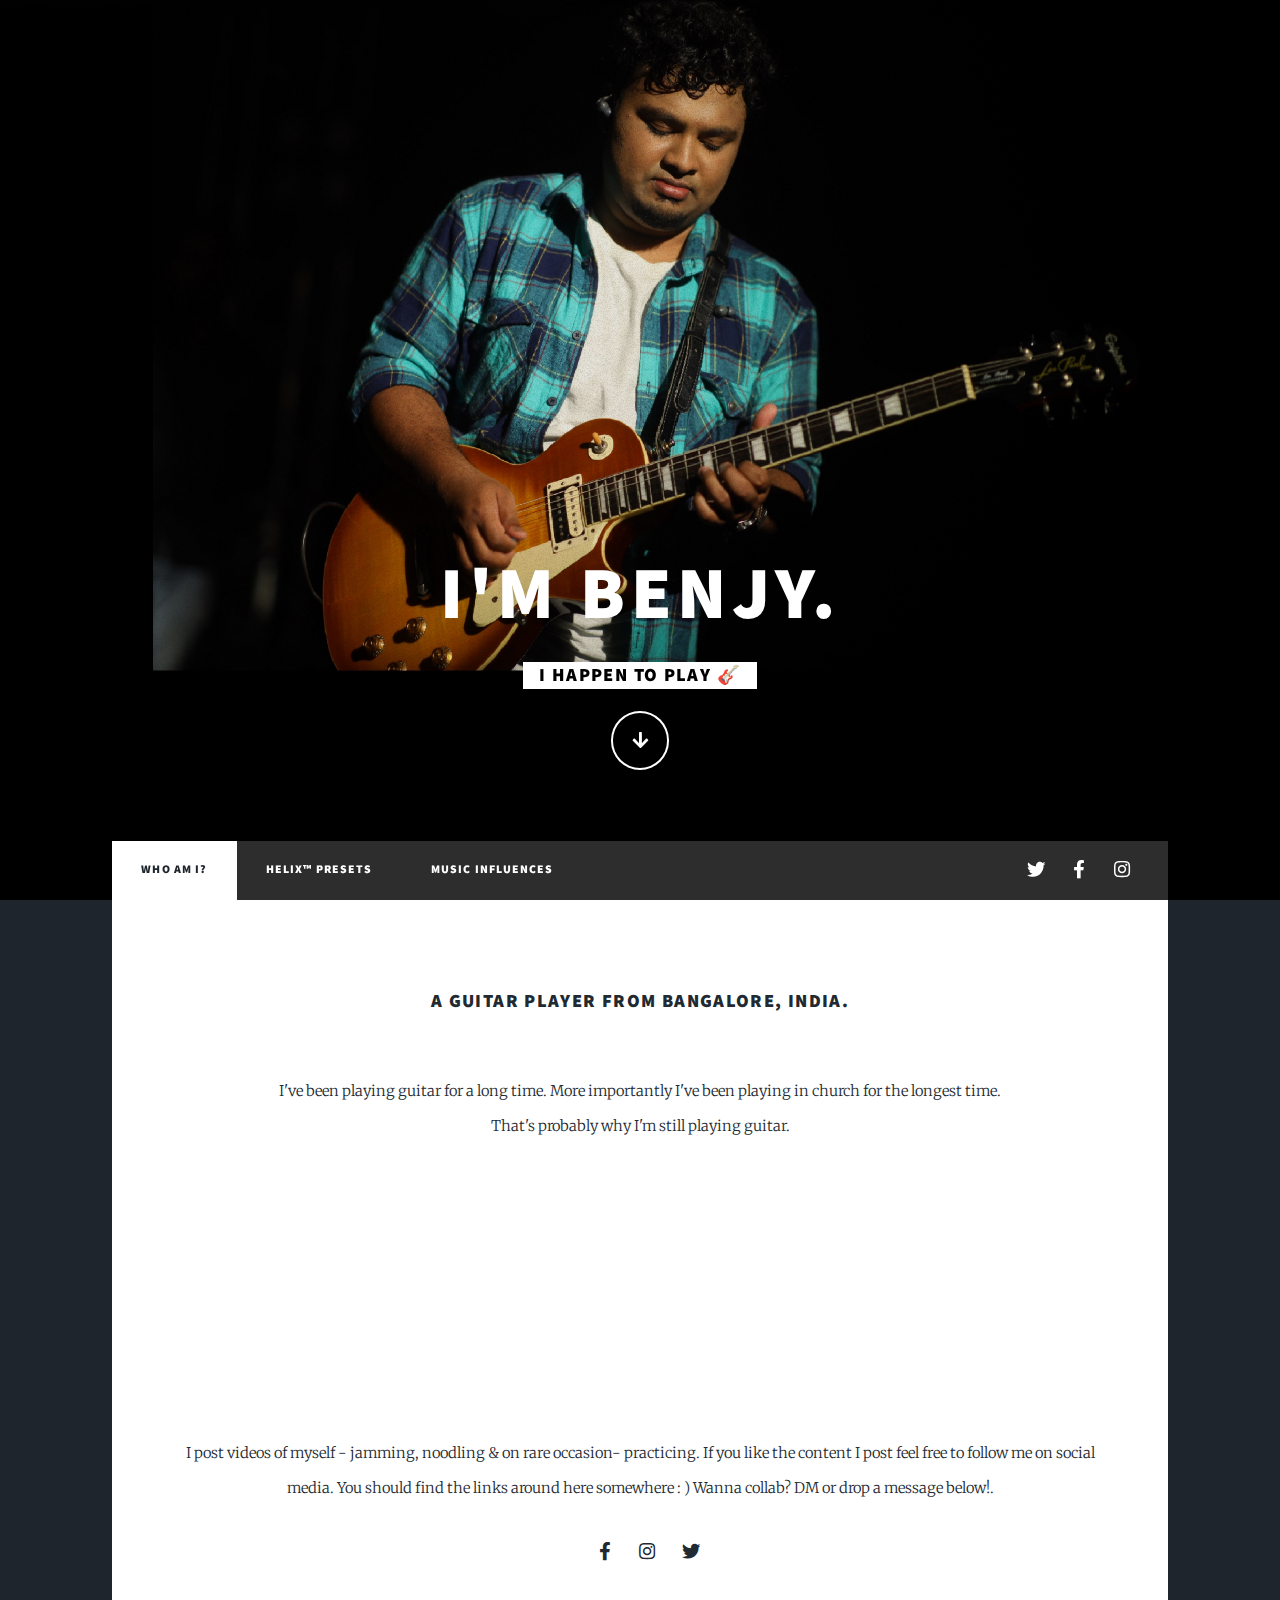
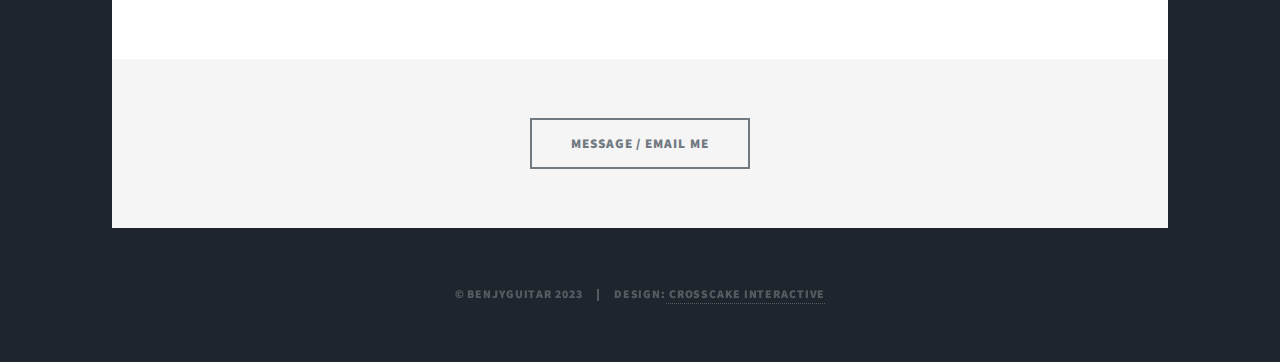
==== index.html @ 80db1b08 "Update index.html" ====
<!DOCTYPE HTML>
<!--
	Massively by HTML5 UP
	html5up.net | @ajlkn
	Free for personal and commercial use under the CCA 3.0 license (html5up.net/license)
-->
<html>
	<head>
		<title>benjyguitar</title>
		<meta charset="utf-8" />
		<meta name="viewport" content="width=device-width, initial-scale=1, user-scalable=no" />
		<link rel="stylesheet" href="assets/css/main.css" />
		<link rel="shortcut icon" href="images/favicon.ico" type="image/x-icon">
		<noscript><link rel="stylesheet" href="assets/css/noscript.css" /></noscript>
	</head>
	<body class="is-preload">

		<!-- Wrapper -->
			<div id="wrapper" class="fade-in">

				<!-- Intro -->
					<div id="intro">
						<h1>I'm Benjy.</h1>
						<h3 style="background-color:white; color:black"> &nbsp;&nbsp;
							I happen to play &#127928; &nbsp;&nbsp; </h3>
						<ul class="actions">
							<li><a href="#header" class="button icon solid solo fa-arrow-down scrolly">Continue</a></li>
						</ul>
					</div>

				<!-- Header -->
					<header id="header">
						<a href="index.html" class="logo">Benjyguitar</a>
					</header>

				<!-- Nav -->
					<nav id="nav">
						<ul class="links">
							<li class="active"><a href="index.html">Who am I?</a></li>
							<li><a href="helix.html">Helix&#8482; Presets</a></li>
							<li><a href="influences.html">Music Influences</a></li>
						</ul>
						<ul class="icons">
							<li><a href="https://twitter.com/benjyguitar_" class="icon brands fa-twitter"><span class="label">Twitter</span></a></li>
							<li><a href="https://www.facebook.com/benjyguitar" class="icon brands fa-facebook-f"><span class="label">Facebook</span></a></li>
							<li><a href="https://www.instagram.com/benjyguitar/reels/" class="icon brands fa-instagram"><span class="label">Instagram</span></a></li>

						</ul>
					</nav>

				<!-- Main -->
					<div id="main">

						<!-- Featured Post -->
							<article class="post featured">
								<header class="major">
									
									<h3><a href="https://www.instagram.com/benjyguitar/reels/">
									 A guitar player from Bangalore, India.</a></h3>
									 
													
								</header>
								<p>I've been playing guitar for a long time.
									More importantly I've been playing in church for the longest time.<br/> That's probably why I'm still playing guitar.
									</p>	
								<iframe width="400" height="250" src="https://www.youtube.com/embed/l0QZ_4gPAGY?si=b0TiP3uKQe99cVcC&amp;start=100" title="YouTube video player" frameborder="0" allow="accelerometer; autoplay; clipboard-write; encrypted-media; gyroscope; picture-in-picture; web-share" allowfullscreen></iframe>
								<p>I post videos of myself - jamming, noodling & on rare occasion- practicing.
								 If you like the content I post feel free to follow me on social media. You should find the links around here somewhere : )
								 Wanna collab? DM or drop a message below!.</p>			
								 
								<ul class="icons">
							<li><a href="https://www.facebook.com/benjyguitar" class="icon brands fa-facebook-f"><span class="label">Facebook</span></a></li>
							<li><a href="https://www.instagram.com/benjyguitar/" class="icon brands fa-instagram"><span class="label">Instagram</span></a></li>
							<li><a href="https://twitter.com/benjyguitar_" class="icon brands fa-twitter"><span class="label">Twitter</span></a></li>
								</ul>
					
								
							</article>
					</div>

				<!-- Footer -->
					<footer id="footer">					
						<section>
						<ul class="actions special">
							<li><a href="mailto:jonathan.benjamin.john@gmail.com" class="button large">message / email me</a></li>
						</ul>						
						</section>						
					</footer>

				<!-- Copyright -->
					<div id="copyright">
						<ul><li>&copy; benjyguitar 2023</li><li>Design:<a href="https://crosscakeinteractive.in/"> CrossCake Interactive </a></li></ul>
					</div>

			</div>

		<!-- Scripts -->
			<script src="assets/js/jquery.min.js"></script>
			<script src="assets/js/jquery.scrollex.min.js"></script>
			<script src="assets/js/jquery.scrolly.min.js"></script>
			<script src="assets/js/browser.min.js"></script>
			<script src="assets/js/breakpoints.min.js"></script>
			<script src="assets/js/util.js"></script>
			<script src="assets/js/main.js"></script>

	</body>
</html>
---- assets/css/main.css ----
@import url(fontawesome-all.min.css);
@import url("https://fonts.googleapis.com/css?family=Merriweather:300,700,300italic,700italic|Source+Sans+Pro:900");

/*
	Massively by HTML5 UP
	html5up.net | @ajlkn
	Free for personal and commercial use under the CCA 3.0 license (html5up.net/license)
*/

html, body, div, span, applet, object,
iframe, h1, h2, h3, h4, h5, h6, p, blockquote,
pre, a, abbr, acronym, address, big, cite,
code, del, dfn, em, img, ins, kbd, q, s, samp,
small, strike, strong, sub, sup, tt, var, b,
u, i, center, dl, dt, dd, ol, ul, li, fieldset,
form, label, legend, table, caption, tbody,
tfoot, thead, tr, th, td, article, aside,
canvas, details, embed, figure, figcaption,
footer, header, hgroup, menu, nav, output, ruby,
section, summary, time, mark, audio, video {
	margin: 0;
	padding: 0;
	border: 0;
	font-size: 100%;
	font: inherit;
	vertical-align: baseline;}

article, aside, details, figcaption, figure,
footer, header, hgroup, menu, nav, section {
	display: block;}

body {
	line-height: 1;
}

ol, ul {
	list-style: none;
}

blockquote, q {
	quotes: none;
}

	blockquote:before, blockquote:after, q:before, q:after {
		content: '';
		content: none;
	}

table {
	border-collapse: collapse;
	border-spacing: 0;
}

body {
	-webkit-text-size-adjust: none;
}

mark {
	background-color: transparent;
	color: inherit;
}

input::-moz-focus-inner {
	border: 0;
	padding: 0;
}

input, select, textarea {
	-moz-appearance: none;
	-webkit-appearance: none;
	-ms-appearance: none;
	appearance: none;
}

/* Basic */

	@-ms-viewport {
		width: device-width;
	}

	body {
		-ms-overflow-style: scrollbar;
	}

	@media screen and (max-width: 480px) {

		html, body {
			min-width: 320px;
		}

	}

	html {
		box-sizing: border-box;
	}

	*, *:before, *:after {
		box-sizing: inherit;
	}

	body {
		background-color: #1e252d;
	}

		body.is-preload *, body.is-preload *:before, body.is-preload *:after {
			-moz-animation: none !important;
			-webkit-animation: none !important;
			-ms-animation: none !important;
			animation: none !important;
			-moz-transition: none !important;
			-webkit-transition: none !important;
			-ms-transition: none !important;
			transition: none !important;
		}

/* Type */

	html {
		font-size: 16pt;
	}

		@media screen and (max-width: 1680px) {

			html {
				font-size: 12pt;
			}

		}

		@media screen and (max-width: 1280px) {

			html {
				font-size: 11pt;
			}

		}

		@media screen and (max-width: 360px) {

			html {
				font-size: 10pt;
			}

		}

	body {
		color: #212931;
	}

	body, input, select, textarea {
		font-family: "Merriweather", Georgia, serif;
		font-weight: 300;
		font-size: 1rem;
		line-height: 2.375;
	}

	a {
		-moz-transition: color 0.2s ease-in-out, background-color 0.2s ease-in-out, border-color 0.2s ease-in-out, box-shadow 0.2s ease-in-out;
		-webkit-transition: color 0.2s ease-in-out, background-color 0.2s ease-in-out, border-color 0.2s ease-in-out, box-shadow 0.2s ease-in-out;
		-ms-transition: color 0.2s ease-in-out, background-color 0.2s ease-in-out, border-color 0.2s ease-in-out, box-shadow 0.2s ease-in-out;
		transition: color 0.2s ease-in-out, background-color 0.2s ease-in-out, border-color 0.2s ease-in-out, box-shadow 0.2s ease-in-out;
		border-bottom: dotted 1px;
		text-decoration: none;
	}

		a:hover {
			border-bottom-color: transparent;
		}

	strong, b {
		font-weight: 600;
	}

	em, i {
		font-style: normal;
	}

	p {
		text-align: center;
		margin: 0 0 2rem 0;
	}

	h1, h2, h3, h4, h5, h6 {
		font-family: "Source Sans Pro", Helvetica, sans-serif;
		font-weight: 900;
		line-height: 1.5;
		letter-spacing: 0.075em;
		text-transform: uppercase;
		margin: 0 0 1rem 0;
	}

		h1 a, h2 a, h3 a, h4 a, h5 a, h6 a {
			border-bottom: 0;
			color: inherit;
			text-decoration: none;
		}

	h1 {
		font-size: 4rem;
		line-height: 1.1;
		margin: 0 0 2rem 0;
	}

	h2 {
		font-size: 1.75rem;
		line-height: 1.3;
		margin: 0 0 1.5rem 0;
	}

	h3 {
		font-size: 1.25rem;
		margin: 0 0 1.5rem 0;
	}

	h4 {
		font-size: 1rem;
	}

	h5 {
		font-size: 0.9rem;
	}

	h6 {
		font-size: 0.8rem;
	}

	sub {
		font-size: 0.8rem;
		position: relative;
		top: 0.5rem;
	}

	sup {
		font-size: 0.8rem;
		position: relative;
		top: -0.5rem;
	}

	blockquote {
		border-left: solid 4px;
		font-style: normal;
		margin: 0 0 2rem 0;
		padding: 0.5rem 0 0.5rem 2rem;
	}

	code {
		border: solid 2px;
		font-family: "Courier New", monospace;
		font-size: 0.9rem;
		margin: 0 0.25rem;
		padding: 0.25rem 0.65rem;
	}

	pre {
		-webkit-overflow-scrolling: touch;
		font-family: "Courier New", monospace;
		font-size: 0.9rem;
		margin: 0 0 2rem 0;
	}

		pre code {
			display: block;
			line-height: 1.75;
			padding: 1rem 1.5rem;
			overflow-x: auto;
		}

	hr {
		border: 0;
		border-bottom: solid 2px;
		margin: 3rem 0;
	}

		hr.major {
			margin: 5rem 0;
		}

	.align-left {
		text-align: center;
	}

	.align-center {
		text-align: center;
	}

	.align-right {
		text-align: right;
	}

	input, select, textarea {
		color: #212931;
	}

	a {
		color: #212931;
		border-bottom-color: rgba(33, 41, 49, 0.5);
	}

		a:hover {
			border-bottom-color: transparent;
			color: #18bfef !important;
		}

	strong, b {
		color: #212931;
	}

	h1, h2, h3, h4, h5, h6 {
		color: #212931;
	}

	blockquote {
		border-left-color: #eeeeee;
	}

	code {
		background: rgba(220, 220, 220, 0.25);
		border-color: #eeeeee;
	}

	hr {
		border-bottom-color: #eeeeee;
	}

/* Row */

	.row {
		display: flex;
		flex-wrap: wrap;
		box-sizing: border-box;
		align-items: stretch;
	}

		.row > * {
			box-sizing: border-box;
		}

		.row.gtr-uniform > * > :last-child {
			margin-bottom: 0;
		}

		.row.aln-left {
			justify-content: flex-start;
		}

		.row.aln-center {
			justify-content: center;
		}

		.row.aln-right {
			justify-content: flex-end;
		}

		.row.aln-top {
			align-items: flex-start;
		}

		.row.aln-middle {
			align-items: center;
		}

		.row.aln-bottom {
			align-items: flex-end;
		}

		.row > .imp {
			order: -1;
		}

		.row > .col-1 {
			width: 8.33333%;
		}

		.row > .off-1 {
			margin-left: 8.33333%;
		}

		.row > .col-2 {
			width: 16.66667%;
		}

		.row > .off-2 {
			margin-left: 16.66667%;
		}

		.row > .col-3 {
			width: 25%;
		}

		.row > .off-3 {
			margin-left: 25%;
		}

		.row > .col-4 {
			width: 33.33333%;
		}

		.row > .off-4 {
			margin-left: 33.33333%;
		}

		.row > .col-5 {
			width: 41.66667%;
		}

		.row > .off-5 {
			margin-left: 41.66667%;
		}

		.row > .col-6 {
			width: 50%;
		}

		.row > .off-6 {
			margin-left: 50%;
		}

		.row > .col-7 {
			width: 58.33333%;
		}

		.row > .off-7 {
			margin-left: 58.33333%;
		}

		.row > .col-8 {
			width: 66.66667%;
		}

		.row > .off-8 {
			margin-left: 66.66667%;
		}

		.row > .col-9 {
			width: 75%;
		}

		.row > .off-9 {
			margin-left: 75%;
		}

		.row > .col-10 {
			width: 83.33333%;
		}

		.row > .off-10 {
			margin-left: 83.33333%;
		}

		.row > .col-11 {
			width: 91.66667%;
		}

		.row > .off-11 {
			margin-left: 91.66667%;
		}

		.row > .col-12 {
			width: 100%;
		}

		.row > .off-12 {
			margin-left: 100%;
		}

		.row.gtr-0 {
			margin-top: 0;
			margin-left: 0rem;
		}

			.row.gtr-0 > * {
				padding: 0 0 0 0rem;
			}

			.row.gtr-0.gtr-uniform {
				margin-top: 0rem;
			}

				.row.gtr-0.gtr-uniform > * {
					padding-top: 0rem;
				}

		.row.gtr-25 {
			margin-top: 0;
			margin-left: -0.375rem;
		}

			.row.gtr-25 > * {
				padding: 0 0 0 0.375rem;
			}

			.row.gtr-25.gtr-uniform {
				margin-top: -0.375rem;
			}

				.row.gtr-25.gtr-uniform > * {
					padding-top: 0.375rem;
				}

		.row.gtr-50 {
			margin-top: 0;
			margin-left: -0.75rem;
		}

			.row.gtr-50 > * {
				padding: 0 0 0 0.75rem;
			}

			.row.gtr-50.gtr-uniform {
				margin-top: -0.75rem;
			}

				.row.gtr-50.gtr-uniform > * {
					padding-top: 0.75rem;
				}

		.row {
			margin-top: 0;
			margin-left: -1.5rem;
		}

			.row > * {
				padding: 0 0 0 1.5rem;
			}

			.row.gtr-uniform {
				margin-top: -1.5rem;
			}

				.row.gtr-uniform > * {
					padding-top: 1.5rem;
				}

		.row.gtr-150 {
			margin-top: 0;
			margin-left: -2.25rem;
		}

			.row.gtr-150 > * {
				padding: 0 0 0 2.25rem;
			}

			.row.gtr-150.gtr-uniform {
				margin-top: -2.25rem;
			}

				.row.gtr-150.gtr-uniform > * {
					padding-top: 2.25rem;
				}

		.row.gtr-200 {
			margin-top: 0;
			margin-left: -3rem;
		}

			.row.gtr-200 > * {
				padding: 0 0 0 3rem;
			}

			.row.gtr-200.gtr-uniform {
				margin-top: -3rem;
			}

				.row.gtr-200.gtr-uniform > * {
					padding-top: 3rem;
				}

		@media screen and (max-width: 1680px) {

			.row {
				display: flex;
				flex-wrap: wrap;
				box-sizing: border-box;
				align-items: stretch;
			}

				.row > * {
					box-sizing: border-box;
				}

				.row.gtr-uniform > * > :last-child {
					margin-bottom: 0;
				}

				.row.aln-left {
					justify-content: flex-start;
				}

				.row.aln-center {
					justify-content: center;
				}

				.row.aln-right {
					justify-content: flex-end;
				}

				.row.aln-top {
					align-items: flex-start;
				}

				.row.aln-middle {
					align-items: center;
				}

				.row.aln-bottom {
					align-items: flex-end;
				}

				.row > .imp-xlarge {
					order: -1;
				}

				.row > .col-1-xlarge {
					width: 8.33333%;
				}

				.row > .off-1-xlarge {
					margin-left: 8.33333%;
				}

				.row > .col-2-xlarge {
					width: 16.66667%;
				}

				.row > .off-2-xlarge {
					margin-left: 16.66667%;
				}

				.row > .col-3-xlarge {
					width: 25%;
				}

				.row > .off-3-xlarge {
					margin-left: 25%;
				}

				.row > .col-4-xlarge {
					width: 33.33333%;
				}

				.row > .off-4-xlarge {
					margin-left: 33.33333%;
				}

				.row > .col-5-xlarge {
					width: 41.66667%;
				}

				.row > .off-5-xlarge {
					margin-left: 41.66667%;
				}

				.row > .col-6-xlarge {
					width: 50%;
				}

				.row > .off-6-xlarge {
					margin-left: 50%;
				}

				.row > .col-7-xlarge {
					width: 58.33333%;
				}

				.row > .off-7-xlarge {
					margin-left: 58.33333%;
				}

				.row > .col-8-xlarge {
					width: 66.66667%;
				}

				.row > .off-8-xlarge {
					margin-left: 66.66667%;
				}

				.row > .col-9-xlarge {
					width: 75%;
				}

				.row > .off-9-xlarge {
					margin-left: 75%;
				}

				.row > .col-10-xlarge {
					width: 83.33333%;
				}

				.row > .off-10-xlarge {
					margin-left: 83.33333%;
				}

				.row > .col-11-xlarge {
					width: 91.66667%;
				}

				.row > .off-11-xlarge {
					margin-left: 91.66667%;
				}

				.row > .col-12-xlarge {
					width: 100%;
				}

				.row > .off-12-xlarge {
					margin-left: 100%;
				}

				.row.gtr-0 {
					margin-top: 0;
					margin-left: 0rem;
				}

					.row.gtr-0 > * {
						padding: 0 0 0 0rem;
					}

					.row.gtr-0.gtr-uniform {
						margin-top: 0rem;
					}

						.row.gtr-0.gtr-uniform > * {
							padding-top: 0rem;
						}

				.row.gtr-25 {
					margin-top: 0;
					margin-left: -0.375rem;
				}

					.row.gtr-25 > * {
						padding: 0 0 0 0.375rem;
					}

					.row.gtr-25.gtr-uniform {
						margin-top: -0.375rem;
					}

						.row.gtr-25.gtr-uniform > * {
							padding-top: 0.375rem;
						}

				.row.gtr-50 {
					margin-top: 0;
					margin-left: -0.75rem;
				}

					.row.gtr-50 > * {
						padding: 0 0 0 0.75rem;
					}

					.row.gtr-50.gtr-uniform {
						margin-top: -0.75rem;
					}

						.row.gtr-50.gtr-uniform > * {
							padding-top: 0.75rem;
						}

				.row {
					margin-top: 0;
					margin-left: -1.5rem;
				}

					.row > * {
						padding: 0 0 0 1.5rem;
					}

					.row.gtr-uniform {
						margin-top: -1.5rem;
					}

						.row.gtr-uniform > * {
							padding-top: 1.5rem;
						}

				.row.gtr-150 {
					margin-top: 0;
					margin-left: -2.25rem;
				}

					.row.gtr-150 > * {
						padding: 0 0 0 2.25rem;
					}

					.row.gtr-150.gtr-uniform {
						margin-top: -2.25rem;
					}

						.row.gtr-150.gtr-uniform > * {
							padding-top: 2.25rem;
						}

				.row.gtr-200 {
					margin-top: 0;
					margin-left: -3rem;
				}

					.row.gtr-200 > * {
						padding: 0 0 0 3rem;
					}

					.row.gtr-200.gtr-uniform {
						margin-top: -3rem;
					}

						.row.gtr-200.gtr-uniform > * {
							padding-top: 3rem;
						}

		}

		@media screen and (max-width: 1280px) {

			.row {
				display: flex;
				flex-wrap: wrap;
				box-sizing: border-box;
				align-items: stretch;
			}

				.row > * {
					box-sizing: border-box;
				}

				.row.gtr-uniform > * > :last-child {
					margin-bottom: 0;
				}

				.row.aln-left {
					justify-content: flex-start;
				}

				.row.aln-center {
					justify-content: center;
				}

				.row.aln-right {
					justify-content: flex-end;
				}

				.row.aln-top {
					align-items: flex-start;
				}

				.row.aln-middle {
					align-items: center;
				}

				.row.aln-bottom {
					align-items: flex-end;
				}

				.row > .imp-large {
					order: -1;
				}

				.row > .col-1-large {
					width: 8.33333%;
				}

				.row > .off-1-large {
					margin-left: 8.33333%;
				}

				.row > .col-2-large {
					width: 16.66667%;
				}

				.row > .off-2-large {
					margin-left: 16.66667%;
				}

				.row > .col-3-large {
					width: 25%;
				}

				.row > .off-3-large {
					margin-left: 25%;
				}

				.row > .col-4-large {
					width: 33.33333%;
				}

				.row > .off-4-large {
					margin-left: 33.33333%;
				}

				.row > .col-5-large {
					width: 41.66667%;
				}

				.row > .off-5-large {
					margin-left: 41.66667%;
				}

				.row > .col-6-large {
					width: 50%;
				}

				.row > .off-6-large {
					margin-left: 50%;
				}

				.row > .col-7-large {
					width: 58.33333%;
				}

				.row > .off-7-large {
					margin-left: 58.33333%;
				}

				.row > .col-8-large {
					width: 66.66667%;
				}

				.row > .off-8-large {
					margin-left: 66.66667%;
				}

				.row > .col-9-large {
					width: 75%;
				}

				.row > .off-9-large {
					margin-left: 75%;
				}

				.row > .col-10-large {
					width: 83.33333%;
				}

				.row > .off-10-large {
					margin-left: 83.33333%;
				}

				.row > .col-11-large {
					width: 91.66667%;
				}

				.row > .off-11-large {
					margin-left: 91.66667%;
				}

				.row > .col-12-large {
					width: 100%;
				}

				.row > .off-12-large {
					margin-left: 100%;
				}

				.row.gtr-0 {
					margin-top: 0;
					margin-left: 0rem;
				}

					.row.gtr-0 > * {
						padding: 0 0 0 0rem;
					}

					.row.gtr-0.gtr-uniform {
						margin-top: 0rem;
					}

						.row.gtr-0.gtr-uniform > * {
							padding-top: 0rem;
						}

				.row.gtr-25 {
					margin-top: 0;
					margin-left: -0.375rem;
				}

					.row.gtr-25 > * {
						padding: 0 0 0 0.375rem;
					}

					.row.gtr-25.gtr-uniform {
						margin-top: -0.375rem;
					}

						.row.gtr-25.gtr-uniform > * {
							padding-top: 0.375rem;
						}

				.row.gtr-50 {
					margin-top: 0;
					margin-left: -0.75rem;
				}

					.row.gtr-50 > * {
						padding: 0 0 0 0.75rem;
					}

					.row.gtr-50.gtr-uniform {
						margin-top: -0.75rem;
					}

						.row.gtr-50.gtr-uniform > * {
							padding-top: 0.75rem;
						}

				.row {
					margin-top: 0;
					margin-left: -1.5rem;
				}

					.row > * {
						padding: 0 0 0 1.5rem;
					}

					.row.gtr-uniform {
						margin-top: -1.5rem;
					}

						.row.gtr-uniform > * {
							padding-top: 1.5rem;
						}

				.row.gtr-150 {
					margin-top: 0;
					margin-left: -2.25rem;
				}

					.row.gtr-150 > * {
						padding: 0 0 0 2.25rem;
					}

					.row.gtr-150.gtr-uniform {
						margin-top: -2.25rem;
					}

						.row.gtr-150.gtr-uniform > * {
							padding-top: 2.25rem;
						}

				.row.gtr-200 {
					margin-top: 0;
					margin-left: -3rem;
				}

					.row.gtr-200 > * {
						padding: 0 0 0 3rem;
					}

					.row.gtr-200.gtr-uniform {
						margin-top: -3rem;
					}

						.row.gtr-200.gtr-uniform > * {
							padding-top: 3rem;
						}

		}

		@media screen and (max-width: 980px) {

			.row {
				display: flex;
				flex-wrap: wrap;
				box-sizing: border-box;
				align-items: stretch;
			}

				.row > * {
					box-sizing: border-box;
				}

				.row.gtr-uniform > * > :last-child {
					margin-bottom: 0;
				}

				.row.aln-left {
					justify-content: flex-start;
				}

				.row.aln-center {
					justify-content: center;
				}

				.row.aln-right {
					justify-content: flex-end;
				}

				.row.aln-top {
					align-items: flex-start;
				}

				.row.aln-middle {
					align-items: center;
				}

				.row.aln-bottom {
					align-items: flex-end;
				}

				.row > .imp-medium {
					order: -1;
				}

				.row > .col-1-medium {
					width: 8.33333%;
				}

				.row > .off-1-medium {
					margin-left: 8.33333%;
				}

				.row > .col-2-medium {
					width: 16.66667%;
				}

				.row > .off-2-medium {
					margin-left: 16.66667%;
				}

				.row > .col-3-medium {
					width: 25%;
				}

				.row > .off-3-medium {
					margin-left: 25%;
				}

				.row > .col-4-medium {
					width: 33.33333%;
				}

				.row > .off-4-medium {
					margin-left: 33.33333%;
				}

				.row > .col-5-medium {
					width: 41.66667%;
				}

				.row > .off-5-medium {
					margin-left: 41.66667%;
				}

				.row > .col-6-medium {
					width: 50%;
				}

				.row > .off-6-medium {
					margin-left: 50%;
				}

				.row > .col-7-medium {
					width: 58.33333%;
				}

				.row > .off-7-medium {
					margin-left: 58.33333%;
				}

				.row > .col-8-medium {
					width: 66.66667%;
				}

				.row > .off-8-medium {
					margin-left: 66.66667%;
				}

				.row > .col-9-medium {
					width: 75%;
				}

				.row > .off-9-medium {
					margin-left: 75%;
				}

				.row > .col-10-medium {
					width: 83.33333%;
				}

				.row > .off-10-medium {
					margin-left: 83.33333%;
				}

				.row > .col-11-medium {
					width: 91.66667%;
				}

				.row > .off-11-medium {
					margin-left: 91.66667%;
				}

				.row > .col-12-medium {
					width: 100%;
				}

				.row > .off-12-medium {
					margin-left: 100%;
				}

				.row.gtr-0 {
					margin-top: 0;
					margin-left: 0rem;
				}

					.row.gtr-0 > * {
						padding: 0 0 0 0rem;
					}

					.row.gtr-0.gtr-uniform {
						margin-top: 0rem;
					}

						.row.gtr-0.gtr-uniform > * {
							padding-top: 0rem;
						}

				.row.gtr-25 {
					margin-top: 0;
					margin-left: -0.375rem;
				}

					.row.gtr-25 > * {
						padding: 0 0 0 0.375rem;
					}

					.row.gtr-25.gtr-uniform {
						margin-top: -0.375rem;
					}

						.row.gtr-25.gtr-uniform > * {
							padding-top: 0.375rem;
						}

				.row.gtr-50 {
					margin-top: 0;
					margin-left: -0.75rem;
				}

					.row.gtr-50 > * {
						padding: 0 0 0 0.75rem;
					}

					.row.gtr-50.gtr-uniform {
						margin-top: -0.75rem;
					}

						.row.gtr-50.gtr-uniform > * {
							padding-top: 0.75rem;
						}

				.row {
					margin-top: 0;
					margin-left: -1.5rem;
				}

					.row > * {
						padding: 0 0 0 1.5rem;
					}

					.row.gtr-uniform {
						margin-top: -1.5rem;
					}

						.row.gtr-uniform > * {
							padding-top: 1.5rem;
						}

				.row.gtr-150 {
					margin-top: 0;
					margin-left: -2.25rem;
				}

					.row.gtr-150 > * {
						padding: 0 0 0 2.25rem;
					}

					.row.gtr-150.gtr-uniform {
						margin-top: -2.25rem;
					}

						.row.gtr-150.gtr-uniform > * {
							padding-top: 2.25rem;
						}

				.row.gtr-200 {
					margin-top: 0;
					margin-left: -3rem;
				}

					.row.gtr-200 > * {
						padding: 0 0 0 3rem;
					}

					.row.gtr-200.gtr-uniform {
						margin-top: -3rem;
					}

						.row.gtr-200.gtr-uniform > * {
							padding-top: 3rem;
						}

		}

		@media screen and (max-width: 736px) {

			.row {
				display: flex;
				flex-wrap: wrap;
				box-sizing: border-box;
				align-items: stretch;
			}

				.row > * {
					box-sizing: border-box;
				}

				.row.gtr-uniform > * > :last-child {
					margin-bottom: 0;
				}

				.row.aln-left {
					justify-content: flex-start;
				}

				.row.aln-center {
					justify-content: center;
				}

				.row.aln-right {
					justify-content: flex-end;
				}

				.row.aln-top {
					align-items: flex-start;
				}

				.row.aln-middle {
					align-items: center;
				}

				.row.aln-bottom {
					align-items: flex-end;
				}

				.row > .imp-small {
					order: -1;
				}

				.row > .col-1-small {
					width: 8.33333%;
				}

				.row > .off-1-small {
					margin-left: 8.33333%;
				}

				.row > .col-2-small {
					width: 16.66667%;
				}

				.row > .off-2-small {
					margin-left: 16.66667%;
				}

				.row > .col-3-small {
					width: 25%;
				}

				.row > .off-3-small {
					margin-left: 25%;
				}

				.row > .col-4-small {
					width: 33.33333%;
				}

				.row > .off-4-small {
					margin-left: 33.33333%;
				}

				.row > .col-5-small {
					width: 41.66667%;
				}

				.row > .off-5-small {
					margin-left: 41.66667%;
				}

				.row > .col-6-small {
					width: 50%;
				}

				.row > .off-6-small {
					margin-left: 50%;
				}

				.row > .col-7-small {
					width: 58.33333%;
				}

				.row > .off-7-small {
					margin-left: 58.33333%;
				}

				.row > .col-8-small {
					width: 66.66667%;
				}

				.row > .off-8-small {
					margin-left: 66.66667%;
				}

				.row > .col-9-small {
					width: 75%;
				}

				.row > .off-9-small {
					margin-left: 75%;
				}

				.row > .col-10-small {
					width: 83.33333%;
				}

				.row > .off-10-small {
					margin-left: 83.33333%;
				}

				.row > .col-11-small {
					width: 91.66667%;
				}

				.row > .off-11-small {
					margin-left: 91.66667%;
				}

				.row > .col-12-small {
					width: 100%;
				}

				.row > .off-12-small {
					margin-left: 100%;
				}

				.row.gtr-0 {
					margin-top: 0;
					margin-left: 0rem;
				}

					.row.gtr-0 > * {
						padding: 0 0 0 0rem;
					}

					.row.gtr-0.gtr-uniform {
						margin-top: 0rem;
					}

						.row.gtr-0.gtr-uniform > * {
							padding-top: 0rem;
						}

				.row.gtr-25 {
					margin-top: 0;
					margin-left: -0.375rem;
				}

					.row.gtr-25 > * {
						padding: 0 0 0 0.375rem;
					}

					.row.gtr-25.gtr-uniform {
						margin-top: -0.375rem;
					}

						.row.gtr-25.gtr-uniform > * {
							padding-top: 0.375rem;
						}

				.row.gtr-50 {
					margin-top: 0;
					margin-left: -0.75rem;
				}

					.row.gtr-50 > * {
						padding: 0 0 0 0.75rem;
					}

					.row.gtr-50.gtr-uniform {
						margin-top: -0.75rem;
					}

						.row.gtr-50.gtr-uniform > * {
							padding-top: 0.75rem;
						}

				.row {
					margin-top: 0;
					margin-left: -1.5rem;
				}

					.row > * {
						padding: 0 0 0 1.5rem;
					}

					.row.gtr-uniform {
						margin-top: -1.5rem;
					}

						.row.gtr-uniform > * {
							padding-top: 1.5rem;
						}

				.row.gtr-150 {
					margin-top: 0;
					margin-left: -2.25rem;
				}

					.row.gtr-150 > * {
						padding: 0 0 0 2.25rem;
					}

					.row.gtr-150.gtr-uniform {
						margin-top: -2.25rem;
					}

						.row.gtr-150.gtr-uniform > * {
							padding-top: 2.25rem;
						}

				.row.gtr-200 {
					margin-top: 0;
					margin-left: -3rem;
				}

					.row.gtr-200 > * {
						padding: 0 0 0 3rem;
					}

					.row.gtr-200.gtr-uniform {
						margin-top: -3rem;
					}

						.row.gtr-200.gtr-uniform > * {
							padding-top: 3rem;
						}

		}

		@media screen and (max-width: 480px) {

			.row {
				display: flex;
				flex-wrap: wrap;
				box-sizing: border-box;
				align-items: stretch;
			}

				.row > * {
					box-sizing: border-box;
				}

				.row.gtr-uniform > * > :last-child {
					margin-bottom: 0;
				}

				.row.aln-left {
					justify-content: flex-start;
				}

				.row.aln-center {
					justify-content: center;
				}

				.row.aln-right {
					justify-content: flex-end;
				}

				.row.aln-top {
					align-items: flex-start;
				}

				.row.aln-middle {
					align-items: center;
				}

				.row.aln-bottom {
					align-items: flex-end;
				}

				.row > .imp-xsmall {
					order: -1;
				}

				.row > .col-1-xsmall {
					width: 8.33333%;
				}

				.row > .off-1-xsmall {
					margin-left: 8.33333%;
				}

				.row > .col-2-xsmall {
					width: 16.66667%;
				}

				.row > .off-2-xsmall {
					margin-left: 16.66667%;
				}

				.row > .col-3-xsmall {
					width: 25%;
				}

				.row > .off-3-xsmall {
					margin-left: 25%;
				}

				.row > .col-4-xsmall {
					width: 33.33333%;
				}

				.row > .off-4-xsmall {
					margin-left: 33.33333%;
				}

				.row > .col-5-xsmall {
					width: 41.66667%;
				}

				.row > .off-5-xsmall {
					margin-left: 41.66667%;
				}

				.row > .col-6-xsmall {
					width: 50%;
				}

				.row > .off-6-xsmall {
					margin-left: 50%;
				}

				.row > .col-7-xsmall {
					width: 58.33333%;
				}

				.row > .off-7-xsmall {
					margin-left: 58.33333%;
				}

				.row > .col-8-xsmall {
					width: 66.66667%;
				}

				.row > .off-8-xsmall {
					margin-left: 66.66667%;
				}

				.row > .col-9-xsmall {
					width: 75%;
				}

				.row > .off-9-xsmall {
					margin-left: 75%;
				}

				.row > .col-10-xsmall {
					width: 83.33333%;
				}

				.row > .off-10-xsmall {
					margin-left: 83.33333%;
				}

				.row > .col-11-xsmall {
					width: 91.66667%;
				}

				.row > .off-11-xsmall {
					margin-left: 91.66667%;
				}

				.row > .col-12-xsmall {
					width: 100%;
				}

				.row > .off-12-xsmall {
					margin-left: 100%;
				}

				.row.gtr-0 {
					margin-top: 0;
					margin-left: 0rem;
				}

					.row.gtr-0 > * {
						padding: 0 0 0 0rem;
					}

					.row.gtr-0.gtr-uniform {
						margin-top: 0rem;
					}

						.row.gtr-0.gtr-uniform > * {
							padding-top: 0rem;
						}

				.row.gtr-25 {
					margin-top: 0;
					margin-left: -0.375rem;
				}

					.row.gtr-25 > * {
						padding: 0 0 0 0.375rem;
					}

					.row.gtr-25.gtr-uniform {
						margin-top: -0.375rem;
					}

						.row.gtr-25.gtr-uniform > * {
							padding-top: 0.375rem;
						}

				.row.gtr-50 {
					margin-top: 0;
					margin-left: -0.75rem;
				}

					.row.gtr-50 > * {
						padding: 0 0 0 0.75rem;
					}

					.row.gtr-50.gtr-uniform {
						margin-top: -0.75rem;
					}

						.row.gtr-50.gtr-uniform > * {
							padding-top: 0.75rem;
						}

				.row {
					margin-top: 0;
					margin-left: -1.5rem;
				}

					.row > * {
						padding: 0 0 0 1.5rem;
					}

					.row.gtr-uniform {
						margin-top: -1.5rem;
					}

						.row.gtr-uniform > * {
							padding-top: 1.5rem;
						}

				.row.gtr-150 {
					margin-top: 0;
					margin-left: -2.25rem;
				}

					.row.gtr-150 > * {
						padding: 0 0 0 2.25rem;
					}

					.row.gtr-150.gtr-uniform {
						margin-top: -2.25rem;
					}

						.row.gtr-150.gtr-uniform > * {
							padding-top: 2.25rem;
						}

				.row.gtr-200 {
					margin-top: 0;
					margin-left: -3rem;
				}

					.row.gtr-200 > * {
						padding: 0 0 0 3rem;
					}

					.row.gtr-200.gtr-uniform {
						margin-top: -3rem;
					}

						.row.gtr-200.gtr-uniform > * {
							padding-top: 3rem;
						}

		}

		@media screen and (max-width: 360px) {

			.row {
				display: flex;
				flex-wrap: wrap;
				box-sizing: border-box;
				align-items: stretch;
			}

				.row > * {
					box-sizing: border-box;
				}

				.row.gtr-uniform > * > :last-child {
					margin-bottom: 0;
				}

				.row.aln-left {
					justify-content: flex-start;
				}

				.row.aln-center {
					justify-content: center;
				}

				.row.aln-right {
					justify-content: flex-end;
				}

				.row.aln-top {
					align-items: flex-start;
				}

				.row.aln-middle {
					align-items: center;
				}

				.row.aln-bottom {
					align-items: flex-end;
				}

				.row > .imp-xxsmall {
					order: -1;
				}

				.row > .col-1-xxsmall {
					width: 8.33333%;
				}

				.row > .off-1-xxsmall {
					margin-left: 8.33333%;
				}

				.row > .col-2-xxsmall {
					width: 16.66667%;
				}

				.row > .off-2-xxsmall {
					margin-left: 16.66667%;
				}

				.row > .col-3-xxsmall {
					width: 25%;
				}

				.row > .off-3-xxsmall {
					margin-left: 25%;
				}

				.row > .col-4-xxsmall {
					width: 33.33333%;
				}

				.row > .off-4-xxsmall {
					margin-left: 33.33333%;
				}

				.row > .col-5-xxsmall {
					width: 41.66667%;
				}

				.row > .off-5-xxsmall {
					margin-left: 41.66667%;
				}

				.row > .col-6-xxsmall {
					width: 50%;
				}

				.row > .off-6-xxsmall {
					margin-left: 50%;
				}

				.row > .col-7-xxsmall {
					width: 58.33333%;
				}

				.row > .off-7-xxsmall {
					margin-left: 58.33333%;
				}

				.row > .col-8-xxsmall {
					width: 66.66667%;
				}

				.row > .off-8-xxsmall {
					margin-left: 66.66667%;
				}

				.row > .col-9-xxsmall {
					width: 75%;
				}

				.row > .off-9-xxsmall {
					margin-left: 75%;
				}

				.row > .col-10-xxsmall {
					width: 83.33333%;
				}

				.row > .off-10-xxsmall {
					margin-left: 83.33333%;
				}

				.row > .col-11-xxsmall {
					width: 91.66667%;
				}

				.row > .off-11-xxsmall {
					margin-left: 91.66667%;
				}

				.row > .col-12-xxsmall {
					width: 100%;
				}

				.row > .off-12-xxsmall {
					margin-left: 100%;
				}

				.row.gtr-0 {
					margin-top: 0;
					margin-left: 0rem;
				}

					.row.gtr-0 > * {
						padding: 0 0 0 0rem;
					}

					.row.gtr-0.gtr-uniform {
						margin-top: 0rem;
					}

						.row.gtr-0.gtr-uniform > * {
							padding-top: 0rem;
						}

				.row.gtr-25 {
					margin-top: 0;
					margin-left: -0.375rem;
				}

					.row.gtr-25 > * {
						padding: 0 0 0 0.375rem;
					}

					.row.gtr-25.gtr-uniform {
						margin-top: -0.375rem;
					}

						.row.gtr-25.gtr-uniform > * {
							padding-top: 0.375rem;
						}

				.row.gtr-50 {
					margin-top: 0;
					margin-left: -0.75rem;
				}

					.row.gtr-50 > * {
						padding: 0 0 0 0.75rem;
					}

					.row.gtr-50.gtr-uniform {
						margin-top: -0.75rem;
					}

						.row.gtr-50.gtr-uniform > * {
							padding-top: 0.75rem;
						}

				.row {
					margin-top: 0;
					margin-left: -1.5rem;
				}

					.row > * {
						padding: 0 0 0 1.5rem;
					}

					.row.gtr-uniform {
						margin-top: -1.5rem;
					}

						.row.gtr-uniform > * {
							padding-top: 1.5rem;
						}

				.row.gtr-150 {
					margin-top: 0;
					margin-left: -2.25rem;
				}

					.row.gtr-150 > * {
						padding: 0 0 0 2.25rem;
					}

					.row.gtr-150.gtr-uniform {
						margin-top: -2.25rem;
					}

						.row.gtr-150.gtr-uniform > * {
							padding-top: 2.25rem;
						}

				.row.gtr-200 {
					margin-top: 0;
					margin-left: -3rem;
				}

					.row.gtr-200 > * {
						padding: 0 0 0 3rem;
					}

					.row.gtr-200.gtr-uniform {
						margin-top: -3rem;
					}

						.row.gtr-200.gtr-uniform > * {
							padding-top: 3rem;
						}

		}

/* Box */

	.box {
		border: solid 2px;
		margin-bottom: 2rem;
		padding: 1.5rem;
	}

		.box > :last-child,
		.box > :last-child > :last-child,
		.box > :last-child > :last-child > :last-child {
			margin-bottom: 0;
		}

		.box.alt {
			border: 0;
			border-radius: 0;
			padding: 0;
		}

	.box {
		border-color: #eeeeee;
	}

/* Button */

	input[type="submit"],
	input[type="reset"],
	input[type="button"],
	button,
	.button {
		-moz-appearance: none;
		-webkit-appearance: none;
		-ms-appearance: none;
		appearance: none;
		-moz-transition: background-color 0.2s ease-in-out, box-shadow 0.2s ease-in-out, color 0.2s ease-in-out;
		-webkit-transition: background-color 0.2s ease-in-out, box-shadow 0.2s ease-in-out, color 0.2s ease-in-out;
		-ms-transition: background-color 0.2s ease-in-out, box-shadow 0.2s ease-in-out, color 0.2s ease-in-out;
		transition: background-color 0.2s ease-in-out, box-shadow 0.2s ease-in-out, color 0.2s ease-in-out;
		border: 0;
		border-radius: 0;
		cursor: pointer;
		display: inline-block;
		font-family: "Source Sans Pro", Helvetica, sans-serif;
		font-size: 0.8rem;
		font-weight: 900;
		letter-spacing: 0.075em;
		height: 3rem;
		line-height: 3rem;
		padding: 0 2rem;
		text-align: center;
		text-decoration: none;
		text-transform: uppercase;
		white-space: nowrap;
	}

		input[type="submit"].icon:before,
		input[type="reset"].icon:before,
		input[type="button"].icon:before,
		button.icon:before,
		.button.icon:before {
			margin-right: 0.5rem;
		}

		input[type="submit"].icon.solo,
		input[type="reset"].icon.solo,
		input[type="button"].icon.solo,
		button.icon.solo,
		.button.icon.solo {
			position: relative;
			width: 4rem;
			height: 4rem;
			line-height: 4rem;
			border-radius: 4rem;
			text-indent: 4rem;
			overflow: hidden;
			padding: 0;
			white-space: nowrap;
		}

			input[type="submit"].icon.solo:before,
			input[type="reset"].icon.solo:before,
			input[type="button"].icon.solo:before,
			button.icon.solo:before,
			.button.icon.solo:before {
				position: absolute;
				display: block;
				top: 0;
				left: 0;
				width: inherit;
				height: inherit;
				line-height: inherit;
				font-size: 1.25rem;
				margin-right: 0;
				text-align: center;
				text-indent: 0;
			}

		input[type="submit"].fit,
		input[type="reset"].fit,
		input[type="button"].fit,
		button.fit,
		.button.fit {
			width: 100%;
		}

		input[type="submit"].small,
		input[type="reset"].small,
		input[type="button"].small,
		button.small,
		.button.small {
			font-size: 0.7rem;
			height: 2.5rem;
			line-height: 2.5rem;
			padding: 0 1.5rem;
		}

		input[type="submit"].large,
		input[type="reset"].large,
		input[type="button"].large,
		button.large,
		.button.large {
			font-size: 0.9rem;
			height: 3.5rem;
			line-height: 3.5rem;
			padding: 0 2.75rem;
		}

		@media screen and (max-width: 980px) {

			input[type="submit"],
			input[type="reset"],
			input[type="button"],
			button,
			.button {
				font-size: 0.9rem;
				height: 3.25rem;
				line-height: 3.25rem;
			}

				input[type="submit"].large,
				input[type="reset"].large,
				input[type="button"].large,
				button.large,
				.button.large {
					font-size: 1rem;
					height: 3.75rem;
					line-height: 3.75rem;
				}

		}

		input[type="submit"].disabled, input[type="submit"]:disabled,
		input[type="reset"].disabled,
		input[type="reset"]:disabled,
		input[type="button"].disabled,
		input[type="button"]:disabled,
		button.disabled,
		button:disabled,
		.button.disabled,
		.button:disabled {
			pointer-events: none;
			opacity: 0.25;
		}

	input[type="submit"],
	input[type="reset"],
	input[type="button"],
	button,
	.button {
		background-color: transparent;
		box-shadow: inset 0 0 0 2px #212931;
		color: #212931 !important;
	}

		input[type="submit"]:hover,
		input[type="reset"]:hover,
		input[type="button"]:hover,
		button:hover,
		.button:hover {
			box-shadow: inset 0 0 0 2px #18bfef;
			color: #18bfef !important;
		}

		input[type="submit"].primary,
		input[type="reset"].primary,
		input[type="button"].primary,
		button.primary,
		.button.primary {
			background-color: #212931;
			box-shadow: none;
			color: #ffffff !important;
		}

			input[type="submit"].primary:hover,
			input[type="reset"].primary:hover,
			input[type="button"].primary:hover,
			button.primary:hover,
			.button.primary:hover {
				background-color: #18bfef;
			}

/* Form */

	form {
		margin: 0 0 2rem 0;
	}

		form > :last-child {
			margin-bottom: 0;
		}

		form > .fields {
			display: -moz-flex;
			display: -webkit-flex;
			display: -ms-flex;
			display: flex;
			-moz-flex-wrap: wrap;
			-webkit-flex-wrap: wrap;
			-ms-flex-wrap: wrap;
			flex-wrap: wrap;
			width: calc(100% + 3rem);
			margin: -1.5rem 0 2rem -1.5rem;
		}

			form > .fields > .field {
				-moz-flex-grow: 0;
				-webkit-flex-grow: 0;
				-ms-flex-grow: 0;
				flex-grow: 0;
				-moz-flex-shrink: 0;
				-webkit-flex-shrink: 0;
				-ms-flex-shrink: 0;
				flex-shrink: 0;
				padding: 1.5rem 0 0 1.5rem;
				width: calc(100% - 1.5rem);
			}

				form > .fields > .field.half {
					width: calc(50% - 0.75rem);
				}

				form > .fields > .field.third {
					width: calc(100%/3 - 0.5rem);
				}

				form > .fields > .field.quarter {
					width: calc(25% - 0.375rem);
				}

		@media screen and (max-width: 480px) {

			form > .fields {
				width: calc(100% + 3rem);
				margin: -1.5rem 0 2rem -1.5rem;
			}

				form > .fields > .field {
					padding: 1.5rem 0 0 1.5rem;
					width: calc(100% - 1.5rem);
				}

					form > .fields > .field.half {
						width: calc(100% - 1.5rem);
					}

					form > .fields > .field.third {
						width: calc(100% - 1.5rem);
					}

					form > .fields > .field.quarter {
						width: calc(100% - 1.5rem);
					}

		}

	label {
		display: block;
		font-family: "Source Sans Pro", Helvetica, sans-serif;
		font-weight: 900;
		line-height: 1.5;
		letter-spacing: 0.075em;
		font-size: 0.8rem;
		text-transform: uppercase;
		margin: 0 0 0.75rem 0;
	}

		@media screen and (max-width: 980px) {

			label {
				font-size: 0.9rem;
			}

		}

	input[type="text"],
	input[type="password"],
	input[type="email"],
	select,
	textarea {
		-moz-appearance: none;
		-webkit-appearance: none;
		-ms-appearance: none;
		appearance: none;
		background: transparent;
		border-radius: 0;
		border: solid 2px;
		color: inherit;
		display: block;
		outline: 0;
		padding: 0 1rem;
		text-decoration: none;
		width: 100%;
	}

		input[type="text"]:invalid,
		input[type="password"]:invalid,
		input[type="email"]:invalid,
		select:invalid,
		textarea:invalid {
			box-shadow: none;
		}

	select {
		background-size: 1.25rem;
		background-repeat: no-repeat;
		background-position: calc(100% - 1rem) center;
		height: 3rem;
		padding-right: 3rem;
		text-overflow: ellipsis;
	}

		select:focus::-ms-value {
			background-color: transparent;
		}

		select::-ms-expand {
			display: none;
		}

	input[type="text"],
	input[type="password"],
	input[type="email"],
	select {
		height: 3rem;
	}

	textarea {
		padding: 0.75rem 1rem;
	}

	input[type="checkbox"],
	input[type="radio"] {
		-moz-appearance: none;
		-webkit-appearance: none;
		-ms-appearance: none;
		appearance: none;
		display: block;
		float: left;
		margin-right: -2rem;
		opacity: 0;
		width: 1rem;
		z-index: -1;
	}

		input[type="checkbox"] + label,
		input[type="radio"] + label {
			text-decoration: none;
			cursor: pointer;
			display: inline-block;
			font-size: 1rem;
			letter-spacing: 0;
			font-family: "Merriweather", Georgia, serif;
			text-transform: none;
			font-weight: 300;
			padding-left: 2.8rem;
			padding-right: 1rem;
			position: relative;
		}

			input[type="checkbox"] + label:before,
			input[type="radio"] + label:before {
				-moz-osx-font-smoothing: grayscale;
				-webkit-font-smoothing: antialiased;
				display: inline-block;
				font-style: normal;
				font-variant: normal;
				text-rendering: auto;
				line-height: 1;
				text-transform: none !important;
				font-family: 'Font Awesome 5 Free';
				font-weight: 900;
			}

			input[type="checkbox"] + label:before,
			input[type="radio"] + label:before {
				border-radius: 0;
				border: solid 2px;
				content: '';
				display: inline-block;
				font-size: 0.8rem;
				height: 1.8rem;
				left: 0;
				line-height: 1.65rem;
				position: absolute;
				text-align: center;
				top: -0.125rem;
				width: 1.8rem;
			}

		input[type="checkbox"]:checked + label:before,
		input[type="radio"]:checked + label:before {
			content: '\f00c';
		}

	input[type="checkbox"] + label:before {
		border-radius: 0;
	}

	input[type="radio"] + label:before {
		border-radius: 100%;
	}

	::-webkit-input-placeholder {
		opacity: 1.0;
	}

	:-moz-placeholder {
		opacity: 1.0;
	}

	::-moz-placeholder {
		opacity: 1.0;
	}

	:-ms-input-placeholder {
		opacity: 1.0;
	}

	label {
		color: #212931;
	}

	input[type="text"],
	input[type="password"],
	input[type="email"],
	select,
	textarea {
		border-color: #eeeeee;
	}

		input[type="text"]:focus,
		input[type="password"]:focus,
		input[type="email"]:focus,
		select:focus,
		textarea:focus {
			border-color: #18bfef;
		}

	select {
		background-image: url("data:image/svg+xml;charset=utf8,%3Csvg xmlns='http://www.w3.org/2000/svg' width='40' height='40' preserveAspectRatio='none' viewBox='0 0 40 40'%3E%3Cpath d='M9.4,12.3l10.4,10.4l10.4-10.4c0.2-0.2,0.5-0.4,0.9-0.4c0.3,0,0.6,0.1,0.9,0.4l3.3,3.3c0.2,0.2,0.4,0.5,0.4,0.9 c0,0.4-0.1,0.6-0.4,0.9L20.7,31.9c-0.2,0.2-0.5,0.4-0.9,0.4c-0.3,0-0.6-0.1-0.9-0.4L4.3,17.3c-0.2-0.2-0.4-0.5-0.4-0.9 c0-0.4,0.1-0.6,0.4-0.9l3.3-3.3c0.2-0.2,0.5-0.4,0.9-0.4S9.1,12.1,9.4,12.3z' fill='%23eeeeee' /%3E%3C/svg%3E");
	}

		select option {
			background-color: #ffffff;
			color: #212931;
		}

	.select-wrapper:before {
		color: #eeeeee;
	}

	input[type="checkbox"] + label,
	input[type="radio"] + label {
		color: #212931;
	}

		input[type="checkbox"] + label:before,
		input[type="radio"] + label:before {
			border-color: #eeeeee;
		}

	input[type="checkbox"]:checked + label:before,
	input[type="radio"]:checked + label:before {
		background-color: #212931;
		border-color: #212931;
		color: #ffffff;
	}

	input[type="checkbox"]:focus + label:before,
	input[type="radio"]:focus + label:before {
		border-color: #18bfef;
	}

	::-webkit-input-placeholder {
		color: #909498 !important;
	}

	:-moz-placeholder {
		color: #909498 !important;
	}

	::-moz-placeholder {
		color: #909498 !important;
	}

	:-ms-input-placeholder {
		color: #909498 !important;
	}

	.formerize-placeholder {
		color: #909498 !important;
	}

/* Icon */

	.icon {
		text-decoration: none;
		border-bottom: none;
		position: relative;
	}

		.icon:before {
			-moz-osx-font-smoothing: grayscale;
			-webkit-font-smoothing: antialiased;
			display: inline-block;
			font-style: normal;
			font-variant: normal;
			text-rendering: auto;
			line-height: 1;
			text-transform: none !important;
			font-family: 'Font Awesome 5 Free';
			font-weight: 400;
		}

		.icon > .label {
			display: none;
		}

		.icon:before {
			line-height: inherit;
		}

		.icon.solid:before {
			font-weight: 900;
		}

		.icon.brands:before {
			font-family: 'Font Awesome 5 Brands';
		}

/* Image */

	.image {
		border: 0;
		display: inline-block;
		position: relative;
	}

		.image img {
			display: block;
		}

		.image.left, .image.right {
			max-width: 40%;
		}

			.image.left img, .image.right img {
				width: 100%;
			}

		.image.left {
			float: left;
			margin: 0 2rem 2rem 0;
			top: 0.75rem;
		}

		.image.right {
			float: right;
			margin: 0 0 2rem 2rem;
			top: 0.75rem;
		}

		.image.fit {
			display: block;
			margin: 2.5rem 0;
			width: 100%;
		}

			.image.fit:first-child {
				margin-top: 0;
			}

			.image.fit img {
				width: 100%;
			}

		.image.main {
			display: block;
			margin: 4rem 0;
			width: 100%;
		}

			.image.main:first-child {
				margin-top: 0;
			}

			.image.main img {
				width: 100%;
			}

		@media screen and (max-width: 736px) {

			.image.fit {
				margin: 2rem 0;
			}

			.image.main {
				margin: 2rem 0;
			}

		}

	a.image {
		overflow: hidden;
	}

		a.image img {
			-moz-transition: -moz-transform 0.2s ease-out;
			-webkit-transition: -webkit-transform 0.2s ease-out;
			-ms-transition: -ms-transform 0.2s ease-out;
			transition: transform 0.2s ease-out;
		}

		a.image:hover img {
			-moz-transform: scale(1.05);
			-webkit-transform: scale(1.05);
			-ms-transform: scale(1.05);
			transform: scale(1.05);
		}

/* Actions */

	ul.actions {
		display: -moz-flex;
		display: -webkit-flex;
		display: -ms-flex;
		display: flex;
		cursor: default;
		list-style: none;
		margin-left: -1rem;
		padding-left: 0;
	}

		ul.actions li {
			padding: 0 0 0 1rem;
			vertical-align: middle;
		}

		ul.actions.special {
			-moz-justify-content: center;
			-webkit-justify-content: center;
			-ms-justify-content: center;
			justify-content: center;
			width: 100%;
			margin-left: 0;
		}

			ul.actions.special li:first-child {
				padding-left: 0;
			}

		ul.actions.stacked {
			-moz-flex-direction: column;
			-webkit-flex-direction: column;
			-ms-flex-direction: column;
			flex-direction: column;
			margin-left: 0;
		}

			ul.actions.stacked li {
				padding: 1.3rem 0 0 0;
			}

				ul.actions.stacked li:first-child {
					padding-top: 0;
				}

		ul.actions.fit {
			width: calc(100% + 1rem);
		}

			ul.actions.fit li {
				-moz-flex-grow: 1;
				-webkit-flex-grow: 1;
				-ms-flex-grow: 1;
				flex-grow: 1;
				-moz-flex-shrink: 1;
				-webkit-flex-shrink: 1;
				-ms-flex-shrink: 1;
				flex-shrink: 1;
				width: 100%;
			}

				ul.actions.fit li > * {
					width: 100%;
				}

			ul.actions.fit.stacked {
				width: 100%;
			}

		@media screen and (max-width: 480px) {

			ul.actions:not(.fixed) {
				-moz-flex-direction: column;
				-webkit-flex-direction: column;
				-ms-flex-direction: column;
				flex-direction: column;
				margin-left: 0;
				width: 100% !important;
			}

				ul.actions:not(.fixed) li {
					-moz-flex-grow: 1;
					-webkit-flex-grow: 1;
					-ms-flex-grow: 1;
					flex-grow: 1;
					-moz-flex-shrink: 1;
					-webkit-flex-shrink: 1;
					-ms-flex-shrink: 1;
					flex-shrink: 1;
					padding: 1rem 0 0 0;
					text-align: center;
					width: 100%;
				}

					ul.actions:not(.fixed) li > * {
						width: 100%;
					}

					ul.actions:not(.fixed) li:first-child {
						padding-top: 0;
					}

					ul.actions:not(.fixed) li input[type="submit"],
					ul.actions:not(.fixed) li input[type="reset"],
					ul.actions:not(.fixed) li input[type="button"],
					ul.actions:not(.fixed) li button,
					ul.actions:not(.fixed) li .button {
						width: 100%;
					}

						ul.actions:not(.fixed) li input[type="submit"].icon:before,
						ul.actions:not(.fixed) li input[type="reset"].icon:before,
						ul.actions:not(.fixed) li input[type="button"].icon:before,
						ul.actions:not(.fixed) li button.icon:before,
						ul.actions:not(.fixed) li .button.icon:before {
							margin-left: -0.5rem;
						}

		}

/* Icons */

	ul.icons {
		cursor: default;
		list-style: none;
		text-align: center
		padding-left: 0;
	}

		ul.icons li {
			display: inline-block;
			padding: 0 0.5rem 0 0;
			vertical-align: middle;
		}

			ul.icons li:last-child {
				padding-right: 0;
			}

			ul.icons li .icon:before {
				width: 2.25rem;
				height: 2.25rem;
				line-height: 2.25rem;
				display: inline-block;
				text-align: center;
				border-radius: 100%;
				font-size: 1.25rem;
			}

		ul.icons.alt li .icon:before {
			-moz-transition: color 0.2s ease-in-out, background-color 0.2s ease-in-out, border-color 0.2s ease-in-out, box-shadow 0.2s ease-in-out;
			-webkit-transition: color 0.2s ease-in-out, background-color 0.2s ease-in-out, border-color 0.2s ease-in-out, box-shadow 0.2s ease-in-out;
			-ms-transition: color 0.2s ease-in-out, background-color 0.2s ease-in-out, border-color 0.2s ease-in-out, box-shadow 0.2s ease-in-out;
			transition: color 0.2s ease-in-out, background-color 0.2s ease-in-out, border-color 0.2s ease-in-out, box-shadow 0.2s ease-in-out;
			font-size: 1rem;
		}

/* List */

	ol {
		list-style: decimal;
		margin: 0 0 2rem 0;
		padding-left: 1.25rem;
	}

		ol li {
			padding-left: 0.25rem;
		}

	ul {
		list-style: disc;
		margin: 0 0 2rem 0;
		padding-left: 1rem;
	}

		ul li {
			padding-left: 0.5rem;
		}

		ul.divided {
			list-style: none;
			padding-left: 0;
		}

			ul.divided li {
				border-top: solid 1px;
				padding: 0.5rem 0;
			}

				ul.divided li:first-child {
					border-top: 0;
					padding-top: 0;
				}

	dl {
		margin: 0 0 2rem 0;
	}

		dl dt {
			display: block;
			font-weight: 600;
			margin: 0 0 1rem 0;
		}

		dl dd {
			margin-left: 2rem;
		}

	ul.divided li {
		border-top-color: #eeeeee;
	}

	ul.icons li a.icon:hover:before {
		color: #18bfef;
	}

	ul.icons.alt li .icon:before {
		box-shadow: inset 0 0 0 2px #eeeeee;
	}

	ul.icons.alt li a.icon:hover:before {
		box-shadow: inset 0 0 0 2px #18bfef;
	}

/* Section/Article */

	section.special, article.special {
		text-align: center;
	}

	header {
		cursor: default;
	}

		header > .date {
			display: block;
			font-size: 0.8rem;
			height: 1;
			margin: 0 0 1rem 0;
			position: relative;
		}

		header > p {
			font-style: italic;
		}

		header > h1 + p {
			font-size: 1.1rem;
			margin-top: -0.5rem;
			line-height: 2;
		}

		header > h2 + p {
			font-size: 1rem;
			margin-top: -0.75rem;
		}

		header > h3 + p {
			font-size: 0.9rem;
			margin-top: -0.75rem;
		}

		header > h4 + p {
			font-size: 0.8rem;
			margin-top: -0.75rem;
		}

		header.major {
			margin: 0 0 4rem 0;
			text-align: center;
		}

			header.major > :last-child {
				margin-bottom: 0;
			}

			header.major > p {
				margin-top: 0;
				text-align: center;
			}

			header.major > .date {
				font-size: 1rem;
				margin: 0 0 4rem 0;
			}

				header.major > .date:before, header.major > .date:after {
					content: '';
					display: block;
					position: absolute;
					top: 50%;
					width: calc(50% - 6rem);
					border-top: solid 2px;
				}

				header.major > .date:before {
					left: 0;
				}

				header.major > .date:after {
					right: 0;
				}

		@media screen and (max-width: 980px) {

			header br {
				display: none;
			}

		}

		@media screen and (max-width: 736px) {

			header.major {
				margin: 0 0 2rem 0;
			}

		}

	header.major .date:before, header.major .date:after {
		border-top-color: #eeeeee;
	}

/* Table */

	.table-wrapper {
		-webkit-overflow-scrolling: touch;
		overflow-x: auto;
	}

	table {
		margin: 0 0 2rem 0;
		width: 100%;
	}

		table tbody tr {
			border: solid 1px;
			border-left: 0;
			border-right: 0;
		}

		table td {
			padding: 0.75rem 0.75rem;
		}

		table th {
			font-family: "Source Sans Pro", Helvetica, sans-serif;
			font-size: 0.8rem;
			font-weight: 900;
			letter-spacing: 0.075em;
			line-height: 1.5;
			padding: 0 0.75rem 0.75rem 0.75rem;
			text-align: center;
			text-transform: uppercase;
		}

			@media screen and (max-width: 980px) {

				table th {
					font-size: 0.9rem;
				}

			}

		table thead {
			border-bottom: solid 2px;
		}

		table tfoot {
			border-top: solid 2px;
		}

		table.alt {
			border-collapse: separate;
		}

			table.alt tbody tr td {
				border: solid 1px;
				border-left-width: 0;
				border-top-width: 0;
			}

				table.alt tbody tr td:first-child {
					border-left-width: 1px;
				}

			table.alt tbody tr:first-child td {
				border-top-width: 1px;
			}

			table.alt thead {
				border-bottom: 0;
			}

			table.alt tfoot {
				border-top: 0;
			}

	table tbody tr {
		border-color: #eeeeee;
	}

		table tbody tr:nth-child(2n + 1) {
			background-color: rgba(220, 220, 220, 0.25);
		}

	table th {
		color: #212931;
	}

	table thead {
		border-bottom-color: #eeeeee;
	}

	table tfoot {
		border-top-color: #eeeeee;
	}

	table.alt tbody tr td {
		border-color: #eeeeee;
	}

/* Pagination */

	.pagination {
		display: -moz-inline-flex;
		display: -webkit-inline-flex;
		display: -ms-inline-flex;
		display: inline-flex;
		-moz-user-select: none;
		-webkit-user-select: none;
		-ms-user-select: none;
		user-select: none;
		cursor: default;
		list-style: none;
		margin: 0 0 2rem 2px;
		padding: 0;
	}

		.pagination a, .pagination span {
			-moz-transition: background-color 0.2s ease-in-out, border-color 0.2s ease-in-out, box-shadow 0.2s ease-in-out, color 0.2s ease-in-out;
			-webkit-transition: background-color 0.2s ease-in-out, border-color 0.2s ease-in-out, box-shadow 0.2s ease-in-out, color 0.2s ease-in-out;
			-ms-transition: background-color 0.2s ease-in-out, border-color 0.2s ease-in-out, box-shadow 0.2s ease-in-out, color 0.2s ease-in-out;
			transition: background-color 0.2s ease-in-out, border-color 0.2s ease-in-out, box-shadow 0.2s ease-in-out, color 0.2s ease-in-out;
			border: solid 2px;
			display: inline-block;
			font-family: "Source Sans Pro", Helvetica, sans-serif;
			font-size: 0.8rem;
			font-weight: 900;
			height: 3rem;
			letter-spacing: 0.075em;
			line-height: calc(3rem - 4px);
			margin-left: -2px;
			min-width: 3rem;
			position: relative;
			text-align: center;
			text-decoration: none;
			text-transform: uppercase;
		}

		.pagination .next, .pagination .previous {
			text-decoration: none;
			padding: 0 1.75rem;
		}

			.pagination .next:before, .pagination .previous:before {
				-moz-osx-font-smoothing: grayscale;
				-webkit-font-smoothing: antialiased;
				display: inline-block;
				font-style: normal;
				font-variant: normal;
				text-rendering: auto;
				line-height: 1;
				text-transform: none !important;
				font-family: 'Font Awesome 5 Free';
				font-weight: 900;
			}

			.pagination .next:before, .pagination .previous:before {
				display: inline-block;
				color: inherit !important;
				line-height: inherit;
			}

		.pagination .previous:before {
			content: '\f104';
			margin-right: 0.9375em;
		}

		.pagination .next:before {
			content: '\f105';
			float: right;
			margin-left: 0.9375em;
		}

		@media screen and (max-width: 980px) {

			.pagination a, .pagination span {
				font-size: 0.9rem;
			}

		}

		@media screen and (max-width: 480px) {

			.pagination .page, .pagination .extra {
				display: none;
			}

		}

	.pagination a, .pagination span {
		border-color: #eeeeee;
	}

	.pagination a {
		color: #212931 !important;
	}

		.pagination a:hover {
			color: #18bfef !important;
			border-color: #18bfef;
			z-index: 1;
		}

			.pagination a:hover + a,
			.pagination a:hover + span {
				border-left-color: #18bfef;
			}

		.pagination a.active {
			background-color: #eeeeee;
		}

	.pagination span {
		color: #eeeeee;
	}

/* Wrapper */

	#wrapper {
		-moz-transition: opacity 0.5s ease;
		-webkit-transition: opacity 0.5s ease;
		-ms-transition: opacity 0.5s ease;
		transition: opacity 0.5s ease;
		position: relative;
		z-index: 1;
		overflow: hidden;
	}

		#wrapper > .bg {
			position: absolute;
			top: 0;
			left: 0;
			width: 100%;
			height: 100%;
			background-color: #212931;
			background-image: url("../../images/overlay.png"), linear-gradient(0deg, rgba(0, 0, 0, 0.1), rgba(0, 0, 0, 0.1)), 
				url("../../images/bg.JPG");
			background-size: auto,								auto,														100% auto;
			background-position: center,								center,														top center;
			background-repeat: repeat,								no-repeat,													no-repeat;
			background-attachment: scroll,								scroll,														scroll;
			z-index: -1;
		}

			#wrapper > .bg.fixed {
				position: fixed;
				width: 100vw;
				height: 100vh;
			}

		#wrapper.fade-in:before {
			pointer-events: none;
			-moz-transition: opacity 1s ease-in-out;
			-webkit-transition: opacity 1s ease-in-out;
			-ms-transition: opacity 1s ease-in-out;
			transition: opacity 1s ease-in-out;
			-moz-transition-delay: 0.75s;
			-webkit-transition-delay: 0.75s;
			-ms-transition-delay: 0.75s;
			transition-delay: 0.75s;
			background: #1e252d;
			content: '';
			display: block;
			height: 100%;
			left: 0;
			opacity: 0;
			position: fixed;
			top: 0;
			width: 100%;
		}

		body.is-preload #wrapper.fade-in:before {
			opacity: 1;
		}

		@media screen and (orientation: portrait) {

			#wrapper > .bg {
				background-size: auto,								auto,														auto 175%;
			}

		}

/* Intro */

	#intro {
		color: #ffffff;
		padding: 8rem 4rem 6rem 4rem ;
		-moz-align-items: center;
		-webkit-align-items: center;
		-ms-align-items: center;
		align-items: center;
		display: -moz-flex;
		display: -webkit-flex;
		display: -ms-flex;
		display: flex;
		-moz-flex-direction: column;
		-webkit-flex-direction: column;
		-ms-flex-direction: column;
		flex-direction: column;
		-moz-justify-content: -moz-flex-end;
		-webkit-justify-content: -webkit-flex-end;
		-ms-justify-content: -ms-flex-end;
		justify-content: flex-end;
		-moz-transition: opacity 1s ease, -moz-transform 1s ease;
		-webkit-transition: opacity 1s ease, -webkit-transform 1s ease;
		-ms-transition: opacity 1s ease, -ms-transform 1s ease;
		transition: opacity 1s ease, transform 1s ease;
		position: relative;
		cursor: default;
		text-align: center;
		z-index: 1;
		min-height: 100vh;
	}

		#intro input, #intro select, #intro textarea {
			color: #ffffff;
		}

		#intro a {
			color: #ffffff;
			border-bottom-color: rgba(255, 255, 255, 0.5);
		}

			#intro a:hover {
				border-bottom-color: transparent;
				color: #18bfef !important;
			}

		#intro strong, #intro b {
			color: #ffffff;
		}

		#intro h1, #intro h2, #intro h3, #intro h4, #intro h5, #intro h6 {
			color: #ffffff;
		}

		#intro blockquote {
			border-left-color: #ffffff;
		}

		#intro code {
			background: rgba(255, 255, 255, 0.075);
			border-color: #ffffff;
		}

		#intro hr {
			border-bottom-color: #ffffff;
		}

		#intro input[type="submit"],
		#intro input[type="reset"],
		#intro input[type="button"],
		#intro button,
		#intro .button {
			background-color: transparent;
			box-shadow: inset 0 0 0 2px #ffffff;
			color: #ffffff !important;
		}

			#intro input[type="submit"]:hover,
			#intro input[type="reset"]:hover,
			#intro input[type="button"]:hover,
			#intro button:hover,
			#intro .button:hover {
				box-shadow: inset 0 0 0 2px #18bfef;
				color: #18bfef !important;
			}

			#intro input[type="submit"].primary,
			#intro input[type="reset"].primary,
			#intro input[type="button"].primary,
			#intro button.primary,
			#intro .button.primary {
				background-color: #ffffff;
				box-shadow: none;
				color: #1e252d !important;
			}

				#intro input[type="submit"].primary:hover,
				#intro input[type="reset"].primary:hover,
				#intro input[type="button"].primary:hover,
				#intro button.primary:hover,
				#intro .button.primary:hover {
					background-color: #18bfef;
				}

		#intro h1 {
			font-size: 5rem;
			line-height: 1;
		}

		#intro p {
			font-size: 1.25rem;
			font-style: italic;
			margin-top: -0.25rem;
			text-align: center;
		}

		#intro + #header {
			margin-top: -20rem;
		}

			#intro + #header .logo {
				-moz-transform: translateY(2rem);
				-webkit-transform: translateY(2rem);
				-ms-transform: translateY(2rem);
				transform: translateY(2rem);
				opacity: 0;
				visibility: hidden;
			}

		#intro.hidden {
			pointer-events: none;
			-moz-transform: translateY(2rem);
			-webkit-transform: translateY(2rem);
			-ms-transform: translateY(2rem);
			transform: translateY(2rem);
			-moz-transition: opacity 0.5s ease, -moz-transform 0.5s ease, visibility 0.5s;
			-webkit-transition: opacity 0.5s ease, -webkit-transform 0.5s ease, visibility 0.5s;
			-ms-transition: opacity 0.5s ease, -ms-transform 0.5s ease, visibility 0.5s;
			transition: opacity 0.5s ease, transform 0.5s ease, visibility 0.5s;
			opacity: 0;
			visibility: hidden;
		}

			#intro.hidden + #header .logo {
				-moz-transform: translateY(0);
				-webkit-transform: translateY(0);
				-ms-transform: translateY(0);
				transform: translateY(0);
				opacity: 1;
				visibility: visible;
			}

		body.is-preload #intro {
			-moz-transform: translateY(2rem);
			-webkit-transform: translateY(2rem);
			-ms-transform: translateY(2rem);
			transform: translateY(2rem);
			opacity: 0;
		}

			body.is-preload #intro:not(.hidden) + #header + #nav {
				-moz-transform: translateY(4rem);
				-webkit-transform: translateY(4rem);
				-ms-transform: translateY(4rem);
				transform: translateY(4rem);
				opacity: 0;
			}

		@media screen and (max-width: 980px) {

			#intro {
				padding: 4rem 4rem 2rem 4rem ;
				min-height: 90vh;
			}

				#intro p br {
					display: none;
				}

				#intro + #header {
					margin-top: -14rem;
				}

		}

		@media screen and (max-width: 736px) {

			#intro {
				padding: 3rem 2rem 1rem 2rem ;
				min-height: 80vh;
			}

				#intro h1 {
					font-size: 3.25rem;
					line-height: 1.1;
					margin-bottom: 1rem;
				}

				#intro p {
					font-size: 1rem;
					margin-top: 0rem;
				}

				#intro .actions {
					display: none;
				}

		}

/* Header */

	#header {
		color: #ffffff;
		-moz-align-items: center;
		-webkit-align-items: center;
		-ms-align-items: center;
		align-items: center;
		display: -moz-flex;
		display: -webkit-flex;
		display: -ms-flex;
		display: flex;
		-moz-flex-direction: column;
		-webkit-flex-direction: column;
		-ms-flex-direction: column;
		flex-direction: column;
		-moz-justify-content: -moz-flex-end;
		-webkit-justify-content: -webkit-flex-end;
		-ms-justify-content: -ms-flex-end;
		justify-content: flex-end;
		pointer-events: none;
		-moz-user-select: none;
		-webkit-user-select: none;
		-ms-user-select: none;
		user-select: none;
		height: 20rem;
		padding-bottom: 8rem;
		position: relative;
		text-align: center;
		z-index: 2;
	}

		#header input, #header select, #header textarea {
			color: #ffffff;
		}

		#header a {
			color: #ffffff;
			border-bottom-color: rgba(255, 255, 255, 0.5);
		}

			#header a:hover {
				border-bottom-color: transparent;
				color: #18bfef !important;
			}

		#header strong, #header b {
			color: #ffffff;
		}

		#header h1, #header h2, #header h3, #header h4, #header h5, #header h6 {
			color: #ffffff;
		}

		#header blockquote {
			border-left-color: #ffffff;
		}

		#header code {
			background: rgba(255, 255, 255, 0.075);
			border-color: #ffffff;
		}

		#header hr {
			border-bottom-color: #ffffff;
		}

		#header .logo {
			-moz-transition: border-color 0.2s ease-in-out, color 0.2s ease-in-out, opacity 0.5s ease, -moz-transform 0.5s ease, visibility 0.5s;
			-webkit-transition: border-color 0.2s ease-in-out, color 0.2s ease-in-out, opacity 0.5s ease, -webkit-transform 0.5s ease, visibility 0.5s;
			-ms-transition: border-color 0.2s ease-in-out, color 0.2s ease-in-out, opacity 0.5s ease, -ms-transform 0.5s ease, visibility 0.5s;
			transition: border-color 0.2s ease-in-out, color 0.2s ease-in-out, opacity 0.5s ease, transform 0.5s ease, visibility 0.5s;
			pointer-events: auto;
			border-style: solid;
			border-color: #ffffff;
			border-width: 5px !important;
			font-family: "Source Sans Pro", Helvetica, sans-serif;
			font-size: 2.25rem;
			font-weight: 900;
			letter-spacing: 0.075em;
			line-height: 1;
			padding: 1rem 1.75rem;
			text-transform: uppercase;
			visibility: visible;
		}

			#header .logo:hover {
				border-color: #18bfef !important;
				color: #18bfef !important;
			}

		@media screen and (max-width: 980px) {

			#header {
				height: 14rem;
				padding-bottom: 4rem;
			}

		}

		@media screen and (max-width: 736px) {

			#header {
				padding-bottom: 3rem;
			}

				#header .logo {
					font-size: 1.75rem;
					border-width: 3px !important;
				}

		}

/* Nav */

	#nav {
		color: #ffffff;
		display: -moz-flex;
		display: -webkit-flex;
		display: -ms-flex;
		display: flex;
		-moz-transition: -moz-transform 1s ease, opacity 1s ease;
		-webkit-transition: -webkit-transform 1s ease, opacity 1s ease;
		-ms-transition: -ms-transform 1s ease, opacity 1s ease;
		transition: transform 1s ease, opacity 1s ease;
		background: rgba(255, 255, 255, 0.175);
		height: 4rem;
		line-height: 4rem;
		margin: -4rem auto 0 auto;
		overflow: hidden;
		padding: 0 2rem 0 0;
		position: relative;
		width: calc(100% - 4rem);
		max-width: 72rem;
		z-index: 2;
	}

		#nav ul.divided li {
			border-top-color: #ffffff;
		}

		#nav ul.icons li a.icon:hover:before {
			color: #18bfef;
		}

		#nav ul.icons.alt li .icon:before {
			box-shadow: inset 0 0 0 2px #ffffff;
		}

		#nav ul.icons.alt li a.icon:hover:before {
			box-shadow: inset 0 0 0 2px #18bfef;
		}

		#nav input, #nav select, #nav textarea {
			color: #ffffff;
		}

		#nav a {
			color: #ffffff;
			border-bottom-color: rgba(255, 255, 255, 0.5);
		}

			#nav a:hover {
				border-bottom-color: transparent;
				color: #18bfef !important;
			}

		#nav strong, #nav b {
			color: #ffffff;
		}

		#nav h1, #nav h2, #nav h3, #nav h4, #nav h5, #nav h6 {
			color: #ffffff;
		}

		#nav blockquote {
			border-left-color: #ffffff;
		}

		#nav code {
			background: rgba(255, 255, 255, 0.075);
			border-color: #ffffff;
		}

		#nav hr {
			border-bottom-color: #ffffff;
		}

		#nav ul.links {
			display: -moz-flex;
			display: -webkit-flex;
			display: -ms-flex;
			display: flex;
			-moz-flex-grow: 1;
			-webkit-flex-grow: 1;
			-ms-flex-grow: 1;
			flex-grow: 1;
			-moz-flex-shrink: 1;
			-webkit-flex-shrink: 1;
			-ms-flex-shrink: 1;
			flex-shrink: 1;
			font-family: "Source Sans Pro", Helvetica, sans-serif;
			font-weight: 900;
			letter-spacing: 0.075em;
			list-style: none;
			margin-bottom: 0;
			padding-left: 0;
			text-transform: uppercase;
		}

			#nav ul.links li {
				display: block;
				padding-left: 0;
			}

				#nav ul.links li a {
					-moz-transition: background-color 0.2s ease-in-out, color 0.2s ease-in-out;
					-webkit-transition: background-color 0.2s ease-in-out, color 0.2s ease-in-out;
					-ms-transition: background-color 0.2s ease-in-out, color 0.2s ease-in-out;
					transition: background-color 0.2s ease-in-out, color 0.2s ease-in-out;
					display: block;
					font-size: 0.8rem;
					outline: none;
					padding: 0 2rem;
				}

					#nav ul.links li a:hover {
						color: inherit !important;
						background-color: rgba(255, 255, 255, 0.1);
					}

				#nav ul.links li.active {
					background-color: #ffffff;
				}

					#nav ul.links li.active a {
						color: #1e252d;
					}

						#nav ul.links li.active a:hover {
							color: #18bfef !important;
						}

		#nav ul.icons {
			-moz-flex-grow: 0;
			-webkit-flex-grow: 0;
			-ms-flex-grow: 0;
			flex-grow: 0;
			-moz-flex-shrink: 0;
			-webkit-flex-shrink: 0;
			-ms-flex-shrink: 0;
			flex-shrink: 0;
			margin-bottom: 0;
		}

		@media screen and (max-width: 980px) {

			#nav {
				display: none;
			}

		}

/* Main */

	#main {
		background-color: #ffffff;
		position: relative;
		margin: 0 auto;
		width: calc(100% - 4rem);
		max-width: 72rem;
		z-index: 2;
	}

		#main > * {
			padding: 4rem 4rem 2rem 4rem ;
			border-top: solid 2px #eeeeee;
			margin: 0;
		}

			#main > *:first-child {
				border-top: 0;
			}

		#main > footer {
			text-align: center;
		}

		#main > .post {
			padding: 8rem 8rem 6rem 8rem ;
		}

			#main > .post header.major > .date {
				margin-top: -2rem;
			}

			#main > .post header.major > h1, #main > .post header.major h2 {
				font-size: 4rem;
				line-height: 1.1;
				margin: 0 0 2rem 0;
			}

			#main > .post.featured {
				text-align: center;
			}

			@media screen and (max-width: 1280px) {

				#main > .post {
					padding: 6rem 4rem 4rem 4rem ;
				}

			}

			@media screen and (max-width: 736px) {

				#main > .post {
					padding: 4rem 2rem 2rem 2rem ;
				}

					#main > .post header.major > .date {
						margin-top: -1rem;
						margin-bottom: 2rem;
					}

					#main > .post header.major > h1, #main > .post header.major h2 {
						font-size: 2.5rem;
						line-height: 1.2;
						margin: 0 0 1.5rem 0;
					}

			}

		#main > .posts {
			display: -moz-flex;
			display: -webkit-flex;
			display: -ms-flex;
			display: flex;
			-moz-flex-wrap: wrap;
			-webkit-flex-wrap: wrap;
			-ms-flex-wrap: wrap;
			flex-wrap: wrap;
			-moz-align-items: -moz-stretch;
			-webkit-align-items: -webkit-stretch;
			-ms-align-items: -ms-stretch;
			align-items: stretch;
			text-align: center;
			width: 100%;
			padding: 0;
		}

			#main > .posts > * {
				-moz-flex-shrink: 1;
				-webkit-flex-shrink: 1;
				-ms-flex-shrink: 1;
				flex-shrink: 1;
				-moz-flex-grow: 0;
				-webkit-flex-grow: 0;
				-ms-flex-grow: 0;
				flex-grow: 0;
			}

			#main > .posts > * {
				width: 50%;
			}

			#main > .posts > * {
				padding: 4rem;
				width: 50%;
			}

			#main > .posts > article {
				border-color: #eeeeee;
				border-left-width: 2px;
				border-style: solid;
				border-top-width: 2px;
				text-align: center;
			}

				#main > .posts > article > :last-child {
					margin-bottom: 0;
				}

				#main > .posts > article:nth-child(2n - 1) {
					border-left-width: 0;
				}

				#main > .posts > article:nth-child(-n + 2) {
					border-top-width: 0;
				}

			@media screen and (max-width: 980px) {

				#main > .posts > * {
					width: 50%;
				}

				#main > .posts > * {
					padding: 2.5rem;
					width: 50%;
				}

			}

			@media screen and (max-width: 736px) {

				#main > .posts > * {
					width: 100%;
				}

				#main > .posts > * {
					padding: 2rem;
					width: 100%;
				}

				#main > .posts > article:nth-child(2n - 1) {
					border-left-width: 2px;
				}

				#main > .posts > article:nth-child(-n + 2) {
					border-top-width: 2px;
				}

				#main > .posts > article:nth-child(n) {
					border-left-width: 0;
				}

				#main > .posts > article:nth-child(-n + 1) {
					border-top-width: 0;
				}

				#main > .posts > article .image {
					max-width: 25rem;
					margin-left: auto;
					margin-right: auto;
				}

			}

		@media screen and (max-width: 736px) {

			#main > * {
				padding: 2rem 2rem 0.1rem 2rem ;
			}

		}

		@media screen and (max-width: 480px) {

			#main {
				width: 100%;
			}

		}

/* Footer */

	#footer {
		color: #717981;
		display: -moz-flex;
		display: -webkit-flex;
		display: -ms-flex;
		display: flex;
		background-color: #f5f5f5;
		color: #909498;
		cursor: default;
		position: relative;
		margin: 0 auto;
		width: calc(100% - 4rem);
		max-width: 72rem;
		z-index: 2;
	}

		#footer input, #footer select, #footer textarea {
			color: #717981;
		}

		#footer a {
			color: #717981;
			border-bottom-color: rgba(113, 121, 129, 0.5);
		}

			#footer a:hover {
				border-bottom-color: transparent;
				color: #18bfef !important;
			}

		#footer strong, #footer b {
			color: #717981;
		}

		#footer h1, #footer h2, #footer h3, #footer h4, #footer h5, #footer h6 {
			color: #717981;
		}

		#footer blockquote {
			border-left-color: #e2e2e2;
		}

		#footer code {
			background: rgba(220, 220, 220, 0.5);
			border-color: #e2e2e2;
		}

		#footer hr {
			border-bottom-color: #e2e2e2;
		}

		#footer .box {
			border-color: #e2e2e2;
		}

		#footer input[type="submit"],
		#footer input[type="reset"],
		#footer input[type="button"],
		#footer button,
		#footer .button {
			background-color: transparent;
			box-shadow: inset 0 0 0 2px #717981;
			color: #717981 !important;
		}

			#footer input[type="submit"]:hover,
			#footer input[type="reset"]:hover,
			#footer input[type="button"]:hover,
			#footer button:hover,
			#footer .button:hover {
				box-shadow: inset 0 0 0 2px #18bfef;
				color: #18bfef !important;
			}

			#footer input[type="submit"].primary,
			#footer input[type="reset"].primary,
			#footer input[type="button"].primary,
			#footer button.primary,
			#footer .button.primary {
				background-color: #717981;
				box-shadow: none;
				color: #f5f5f5 !important;
			}

				#footer input[type="submit"].primary:hover,
				#footer input[type="reset"].primary:hover,
				#footer input[type="button"].primary:hover,
				#footer button.primary:hover,
				#footer .button.primary:hover {
					background-color: #18bfef;
				}

		#footer label {
			color: #717981;
		}

		#footer input[type="text"],
		#footer input[type="password"],
		#footer input[type="email"],
		#footer select,
		#footer textarea {
			border-color: #e2e2e2;
		}

			#footer input[type="text"]:focus,
			#footer input[type="password"]:focus,
			#footer input[type="email"]:focus,
			#footer select:focus,
			#footer textarea:focus {
				border-color: #18bfef;
			}

		#footer select {
			background-image: url("data:image/svg+xml;charset=utf8,%3Csvg xmlns='http://www.w3.org/2000/svg' width='40' height='40' preserveAspectRatio='none' viewBox='0 0 40 40'%3E%3Cpath d='M9.4,12.3l10.4,10.4l10.4-10.4c0.2-0.2,0.5-0.4,0.9-0.4c0.3,0,0.6,0.1,0.9,0.4l3.3,3.3c0.2,0.2,0.4,0.5,0.4,0.9 c0,0.4-0.1,0.6-0.4,0.9L20.7,31.9c-0.2,0.2-0.5,0.4-0.9,0.4c-0.3,0-0.6-0.1-0.9-0.4L4.3,17.3c-0.2-0.2-0.4-0.5-0.4-0.9 c0-0.4,0.1-0.6,0.4-0.9l3.3-3.3c0.2-0.2,0.5-0.4,0.9-0.4S9.1,12.1,9.4,12.3z' fill='%23e2e2e2' /%3E%3C/svg%3E");
		}

			#footer select option {
				background-color: #f5f5f5;
				color: #717981;
			}

		#footer .select-wrapper:before {
			color: #e2e2e2;
		}

		#footer input[type="checkbox"] + label,
		#footer input[type="radio"] + label {
			color: #717981;
		}

			#footer input[type="checkbox"] + label:before,
			#footer input[type="radio"] + label:before {
				border-color: #e2e2e2;
			}

		#footer input[type="checkbox"]:checked + label:before,
		#footer input[type="radio"]:checked + label:before {
			background-color: #717981;
			border-color: #717981;
			color: #f5f5f5;
		}

		#footer input[type="checkbox"]:focus + label:before,
		#footer input[type="radio"]:focus + label:before {
			border-color: #18bfef;
		}

		#footer ::-webkit-input-placeholder {
			color: #b3b7bb !important;
		}

		#footer :-moz-placeholder {
			color: #b3b7bb !important;
		}

		#footer ::-moz-placeholder {
			color: #b3b7bb !important;
		}

		#footer :-ms-input-placeholder {
			color: #b3b7bb !important;
		}

		#footer .formerize-placeholder {
			color: #b3b7bb !important;
		}

		#footer ul.divided li {
			border-top-color: #e2e2e2;
		}

		#footer ul.icons li a.icon:hover:before {
			color: #18bfef;
		}

		#footer ul.icons.alt li .icon:before {
			box-shadow: inset 0 0 0 2px #e2e2e2;
		}

		#footer ul.icons.alt li a.icon:hover:before {
			box-shadow: inset 0 0 0 2px #18bfef;
		}

		#footer header.major .date:before, #footer header.major .date:after {
			border-top-color: #e2e2e2;
		}

		#footer table tbody tr {
			border-color: #e2e2e2;
		}

			#footer table tbody tr:nth-child(2n + 1) {
				background-color: rgba(220, 220, 220, 0.5);
			}

		#footer table th {
			color: #717981;
		}

		#footer table thead {
			border-bottom-color: #e2e2e2;
		}

		#footer table tfoot {
			border-top-color: #e2e2e2;
		}

		#footer table.alt tbody tr td {
			border-color: #e2e2e2;
		}

		#footer .pagination a, #footer .pagination span {
			border-color: #e2e2e2;
		}

		#footer .pagination a {
			color: #717981 !important;
		}

			#footer .pagination a:hover {
				color: #18bfef !important;
				border-color: #18bfef;
				z-index: 1;
			}

				#footer .pagination a:hover + a,
				#footer .pagination a:hover + span {
					border-left-color: #18bfef;
				}

			#footer .pagination a.active {
				background-color: #e2e2e2;
			}

		#footer .pagination span {
			color: #e2e2e2;
		}

		#footer > section {
			-moz-flex-basis: 50%;
			-webkit-flex-basis: 50%;
			-ms-flex-basis: 50%;
			flex-basis: 50%;
			-moz-flex-grow: 1;
			-webkit-flex-grow: 1;
			-ms-flex-grow: 1;
			flex-grow: 1;
			-moz-flex-shrink: 1;
			-webkit-flex-shrink: 1;
			-ms-flex-shrink: 1;
			flex-shrink: 1;
			padding: 4rem 4rem 2rem 4rem ;
			border-left: solid 2px #e2e2e2;
		}

			#footer > section:first-child {
				border-left: 0;
			}

			#footer > section.split {
				display: -moz-flex;
				display: -webkit-flex;
				display: -ms-flex;
				display: flex;
				-moz-flex-direction: column;
				-webkit-flex-direction: column;
				-ms-flex-direction: column;
				flex-direction: column;
				padding: 0;
			}

				#footer > section.split > section {
					padding: 3rem 4rem 1rem 4rem ;
					border-top: solid 2px #e2e2e2;
				}

					#footer > section.split > section:first-child {
						padding: 5rem 4rem 1rem 4rem ;
						border-top: 0;
					}

					#footer > section.split > section:last-child {
						padding: 3rem 4rem 3rem 4rem ;
					}

				#footer > section.split.contact > section {
					display: -moz-flex;
					display: -webkit-flex;
					display: -ms-flex;
					display: flex;
					-moz-align-items: center;
					-webkit-align-items: center;
					-ms-align-items: center;
					align-items: center;
					padding: 3.15rem 4rem;
				}

					#footer > section.split.contact > section > * {
						margin-bottom: 0;
					}

					#footer > section.split.contact > section > :first-child {
						-moz-flex-shrink: 0;
						-webkit-flex-shrink: 0;
						-ms-flex-shrink: 0;
						flex-shrink: 0;
						-moz-flex-grow: 0;
						-webkit-flex-grow: 0;
						-ms-flex-grow: 0;
						flex-grow: 0;
						width: 6rem;
					}

					#footer > section.split.contact > section > :last-child {
						-moz-flex-shrink: 1;
						-webkit-flex-shrink: 1;
						-ms-flex-shrink: 1;
						flex-shrink: 1;
						-moz-flex-grow: 1;
						-webkit-flex-grow: 1;
						-ms-flex-grow: 1;
						flex-grow: 1;
					}

					#footer > section.split.contact > section:first-child {
						padding: 4rem 4rem 3rem 4rem;
					}

					#footer > section.split.contact > section:last-child {
						padding: 3rem 4rem 4rem 4rem;
					}

					#footer > section.split.contact > section.alt {
						-moz-align-items: -moz-flex-start;
						-webkit-align-items: -webkit-flex-start;
						-ms-align-items: -ms-flex-start;
						align-items: flex-start;
					}

						#footer > section.split.contact > section.alt > :last-child {
							margin-top: -0.325rem;
						}

		#footer form label,
		#footer h3,
		#footer p {
			font-size: 0.8rem;
		}

		@media screen and (max-width: 980px) {

			#footer {
				display: block;
			}

				#footer > section {
					border-top: solid 2px #e2e2e2;
				}

					#footer > section:first-child {
						border-top: 0;
					}

					#footer > section.split > section {
						padding: 4rem 4rem 2rem 4rem ;
					}

						#footer > section.split > section:first-child {
							padding: 4rem 4rem 2rem 4rem ;
						}

						#footer > section.split > section:last-child {
							padding: 4rem 4rem 2rem 4rem ;
						}

					#footer > section.split.contact > section {
						padding: 4rem;
					}

						#footer > section.split.contact > section:first-child {
							padding: 4rem;
						}

						#footer > section.split.contact > section:last-child {
							padding: 4rem;
						}

				#footer form label,
				#footer h3,
				#footer p {
					font-size: 0.9rem;
				}

		}

		@media screen and (max-width: 736px) {

			#footer > section {
				padding: 2rem 2rem 0.1rem 2rem ;
			}

				#footer > section.split > section {
					padding: 2rem 2rem 0.1rem 2rem ;
				}

					#footer > section.split > section:first-child {
						padding: 2rem 2rem 0.1rem 2rem ;
					}

					#footer > section.split > section:last-child {
						padding: 2rem 2rem 0.1rem 2rem ;
					}

				#footer > section.split.contact > section {
					padding: 2rem;
				}

					#footer > section.split.contact > section:first-child {
						padding: 2rem;
					}

					#footer > section.split.contact > section:last-child {
						padding: 2rem;
					}

		}

		@media screen and (max-width: 480px) {

			#footer {
				width: 100%;
			}

		}

	#copyright {
		color: #ffffff;
		position: relative;
		color: rgba(255, 255, 255, 0.25);
		cursor: default;
		font-family: "Source Sans Pro", Helvetica, sans-serif;
		font-size: 0.8rem;
		font-weight: 900;
		letter-spacing: 0.075em;
		line-height: 1.5;
		text-align: center;
		text-transform: uppercase;
		margin: 4rem auto 8rem auto;
		width: calc(100% - 4rem);
		max-width: 72rem;
		z-index: 2;
	}

		#copyright input, #copyright select, #copyright textarea {
			color: #ffffff;
		}

		#copyright a {
			color: #ffffff;
			border-bottom-color: rgba(255, 255, 255, 0.5);
		}

			#copyright a:hover {
				border-bottom-color: transparent;
				color: #18bfef !important;
			}

		#copyright strong, #copyright b {
			color: #ffffff;
		}

		#copyright h1, #copyright h2, #copyright h3, #copyright h4, #copyright h5, #copyright h6 {
			color: #ffffff;
		}

		#copyright blockquote {
			border-left-color: #ffffff;
		}

		#copyright code {
			background: rgba(255, 255, 255, 0.075);
			border-color: #ffffff;
		}

		#copyright hr {
			border-bottom-color: #ffffff;
		}

		#copyright a {
			color: inherit;
			border-bottom-color: inherit;
		}

		#copyright ul {
			list-style: none;
			margin: 0;
			padding-left: 0;
		}

			#copyright ul li {
				border-left: solid 2px;
				display: inline-block;
				line-height: 1;
				margin-left: 1rem;
				padding-left: 1rem;
			}

				#copyright ul li:first-child {
					border-left: 0;
					margin-left: 0;
					padding-left: 0;
				}

		@media screen and (max-width: 1280px) {

			#copyright {
				margin: 4rem auto;
			}

		}

		@media screen and (max-width: 480px) {

			#copyright ul li {
				border-left: 0;
				margin: 1rem 0 0 0;
				padding-left: 0;
				display: block;
			}

				#copyright ul li:first-child {
					margin-top: 0;
				}

		}

/* Nav Panel */

	#navPanelToggle {
		text-decoration: none;
		-moz-transition: color 0.2s ease-in-out, background-color 0.2s ease-in-out, box-shadow 0.2s ease-in-out;
		-webkit-transition: color 0.2s ease-in-out, background-color 0.2s ease-in-out, box-shadow 0.2s ease-in-out;
		-ms-transition: color 0.2s ease-in-out, background-color 0.2s ease-in-out, box-shadow 0.2s ease-in-out;
		transition: color 0.2s ease-in-out, background-color 0.2s ease-in-out, box-shadow 0.2s ease-in-out;
		display: none;
		position: fixed;
		top: 0.75rem;
		right: 0.75rem;
		border: 0;
		color: #ffffff;
		font-family: "Source Sans Pro", Helvetica, sans-serif;
		font-size: 0.9rem;
		font-weight: 900;
		letter-spacing: 0.075em;
		padding: 0.375rem 1.25rem;
		text-transform: uppercase;
		z-index: 10001;
	}

		#navPanelToggle:before {
			-moz-osx-font-smoothing: grayscale;
			-webkit-font-smoothing: antialiased;
			display: inline-block;
			font-style: normal;
			font-variant: normal;
			text-rendering: auto;
			line-height: 1;
			text-transform: none !important;
			font-family: 'Font Awesome 5 Free';
			font-weight: 900;
		}

		#navPanelToggle:before {
			content: '\f0c9';
			margin-right: 0.5rem;
		}

		#navPanelToggle.alt {
			background-color: rgba(255, 255, 255, 0.875);
			box-shadow: 0 0.125rem 0.75rem 0 rgba(30, 37, 45, 0.25);
			color: #212931;
		}

			#navPanelToggle.alt:hover {
				background-color: #ffffff;
			}

		@media screen and (max-width: 980px) {

			#navPanelToggle {
				display: block;
			}

		}

		@media screen and (max-width: 736px) {

			#navPanelToggle {
				font-size: 0.8rem;
				padding: 0.25rem 1rem;
			}

		}

	#navPanel {
		-moz-transform: translateX(20rem);
		-webkit-transform: translateX(20rem);
		-ms-transform: translateX(20rem);
		transform: translateX(20rem);
		-moz-transition: -moz-transform 0.5s ease, box-shadow 0.5s ease, visibility 0.5s;
		-webkit-transition: -webkit-transform 0.5s ease, box-shadow 0.5s ease, visibility 0.5s;
		-ms-transition: -ms-transform 0.5s ease, box-shadow 0.5s ease, visibility 0.5s;
		transition: transform 0.5s ease, box-shadow 0.5s ease, visibility 0.5s;
		display: none;
		-webkit-overflow-scrolling: touch;
		background: #ffffff;
		box-shadow: none;
		color: #212931;
		height: 100%;
		max-width: 80%;
		overflow-y: auto;
		padding: 3rem 2rem;
		position: fixed;
		right: 0;
		top: 0;
		visibility: hidden;
		width: 20rem;
		z-index: 10002;
	}

		#navPanel .links {
			list-style: none;
			padding-left: 0;
		}

			#navPanel .links li {
				border-top: solid 2px #eeeeee;
			}

				#navPanel .links li a {
					border-bottom: 0;
					display: block;
					font-family: "Source Sans Pro", Helvetica, sans-serif;
					font-size: 0.9rem;
					font-size: 0.9rem;
					font-weight: 900;
					letter-spacing: 0.075em;
					padding: 0.75rem 0;
					text-transform: uppercase;
				}

				#navPanel .links li:first-child {
					border-top: 0;
				}

		#navPanel .close {
			text-decoration: none;
			-moz-transition: color 0.2s ease-in-out;
			-webkit-transition: color 0.2s ease-in-out;
			-ms-transition: color 0.2s ease-in-out;
			transition: color 0.2s ease-in-out;
			-webkit-tap-highlight-color: rgba(0, 0, 0, 0);
			border: 0;
			color: #909498;
			cursor: pointer;
			display: block;
			height: 3.25rem;
			line-height: 3.25rem;
			padding-right: 1.25rem;
			position: absolute;
			right: 0;
			text-align: right;
			top: 0;
			vertical-align: middle;
			width: 7rem;
		}

			#navPanel .close:before {
				-moz-osx-font-smoothing: grayscale;
				-webkit-font-smoothing: antialiased;
				display: inline-block;
				font-style: normal;
				font-variant: normal;
				text-rendering: auto;
				line-height: 1;
				text-transform: none !important;
				font-family: 'Font Awesome 5 Free';
				font-weight: 900;
			}

			#navPanel .close:before {
				content: '\f00d';
				font-size: 1.25rem;
			}

			#navPanel .close:hover {
				color: #212931;
			}

			@media screen and (max-width: 736px) {

				#navPanel .close {
					height: 4rem;
					line-height: 4rem;
				}

			}

		@media screen and (max-width: 980px) {

			#navPanel {
				display: block;
			}

		}

		@media screen and (max-width: 736px) {

			#navPanel {
				padding: 2.5rem 1.75rem;
			}

		}

	@media screen and (max-width: 980px) {

		body.is-navPanel-visible #wrapper {
			opacity: 0.5;
		}

		body.is-navPanel-visible #navPanel {
			-moz-transform: translateX(0);
			-webkit-transform: translateX(0);
			-ms-transform: translateX(0);
			transform: translateX(0);
			box-shadow: 0 0 1.5rem 0 rgba(0, 0, 0, 0.2);
			visibility: visible;
		}

	}
---- assets/css/noscript.css ----
@import url(font-awesome.min.css);

/*
	Massively by HTML5 UP
	html5up.net | @ajlkn
	Free for personal and commercial use under the CCA 3.0 license (html5up.net/license)
*/

/* Wrapper */

	#wrapper {
		background-color: #212931;
		background-image: url("../../images/overlay.png"), linear-gradient(0deg, rgba(0, 0, 0, 0.1), rgba(0, 0, 0, 0.1)), url("../../images/bg.JPG");
		background-size: auto,								auto,														100% auto;
		background-position: center,								center,														top center;
		background-repeat: repeat,								no-repeat,													no-repeat;
		background-attachment: fixed,								fixed,														fixed;
	}

		#wrapper.fade-in:before {
			display: none;
		}

/* Intro */

	body.is-preload #intro {
		opacity: 1;
	}

		body.is-preload #intro:not(.hidden) + #header + #nav {
			-moz-transform: none;
			-webkit-transform: none;
			-ms-transform: none;
			transform: none;
			opacity: 1;
		}
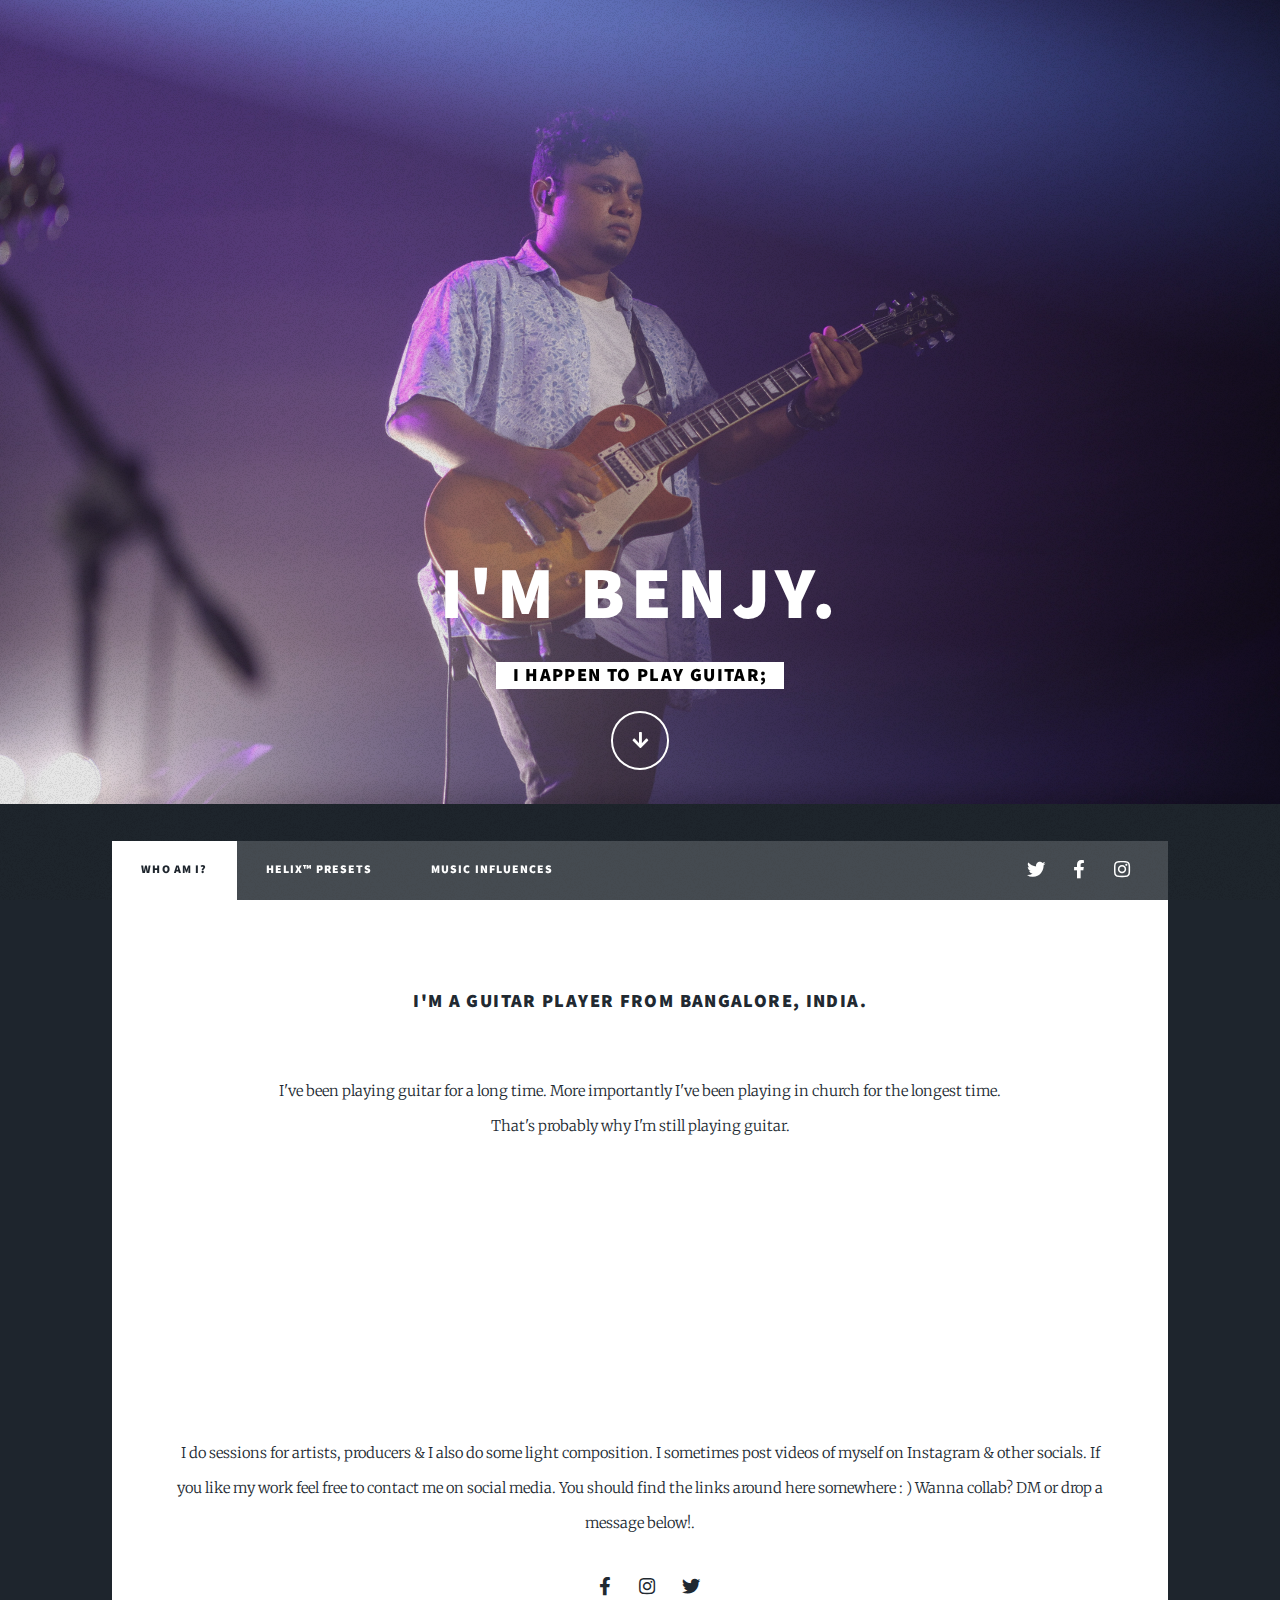
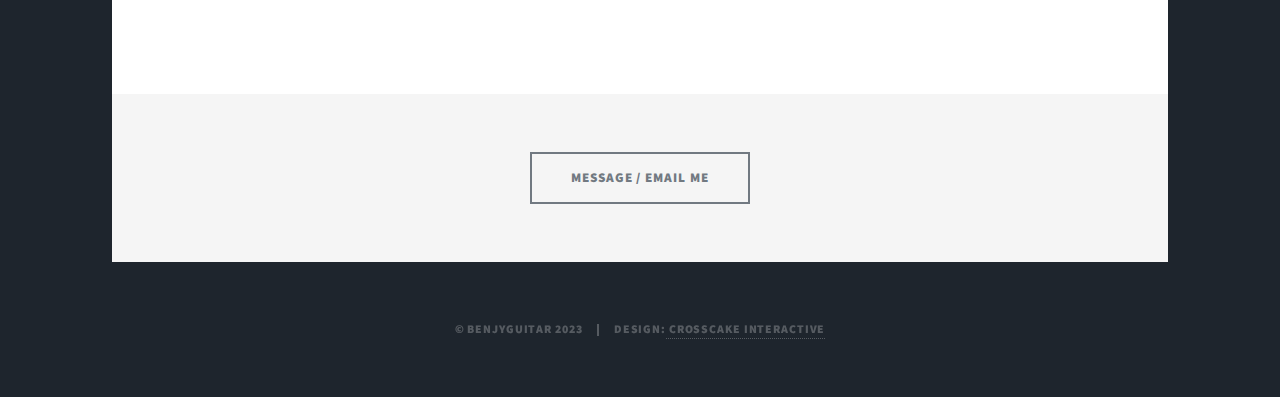
==== commit d26f4671: "Update index.html" ====
--- a/index.html
+++ b/index.html
@@ -22,7 +22,7 @@
 					<div id="intro">
 						<h1>I'm Benjy.</h1>
 						<h3 style="background-color:white; color:black"> &nbsp;&nbsp;
-							I happen to play &#127928; &nbsp;&nbsp; </h3>
+							I happen to play guitar; &nbsp;&nbsp; </h3>
 						<ul class="actions">
 							<li><a href="#header" class="button icon solid solo fa-arrow-down scrolly">Continue</a></li>
 						</ul>
@@ -56,7 +56,7 @@
 								<header class="major">
 									
 									<h3><a href="https://www.instagram.com/benjyguitar/reels/">
-									 A guitar player from Bangalore, India.</a></h3>
+									 I'm a guitar player from Bangalore, India.</a></h3>
 									 
 													
 								</header>
@@ -64,8 +64,8 @@
 									More importantly I've been playing in church for the longest time.<br/> That's probably why I'm still playing guitar.
 									</p>	
 								<iframe width="400" height="250" src="https://www.youtube.com/embed/l0QZ_4gPAGY?si=b0TiP3uKQe99cVcC&amp;start=100" title="YouTube video player" frameborder="0" allow="accelerometer; autoplay; clipboard-write; encrypted-media; gyroscope; picture-in-picture; web-share" allowfullscreen></iframe>
-								<p>I post videos of myself - jamming, noodling & on rare occasion- practicing.
-								 If you like the content I post feel free to follow me on social media. You should find the links around here somewhere : )
+								<p>I do sessions for artists, producers & I also do some light composition. I sometimes post videos of myself on Instagram & other socials.
+								 If you like my work feel free to contact me on social media. You should find the links around here somewhere : )
 								 Wanna collab? DM or drop a message below!.</p>			
 								 
 								<ul class="icons">
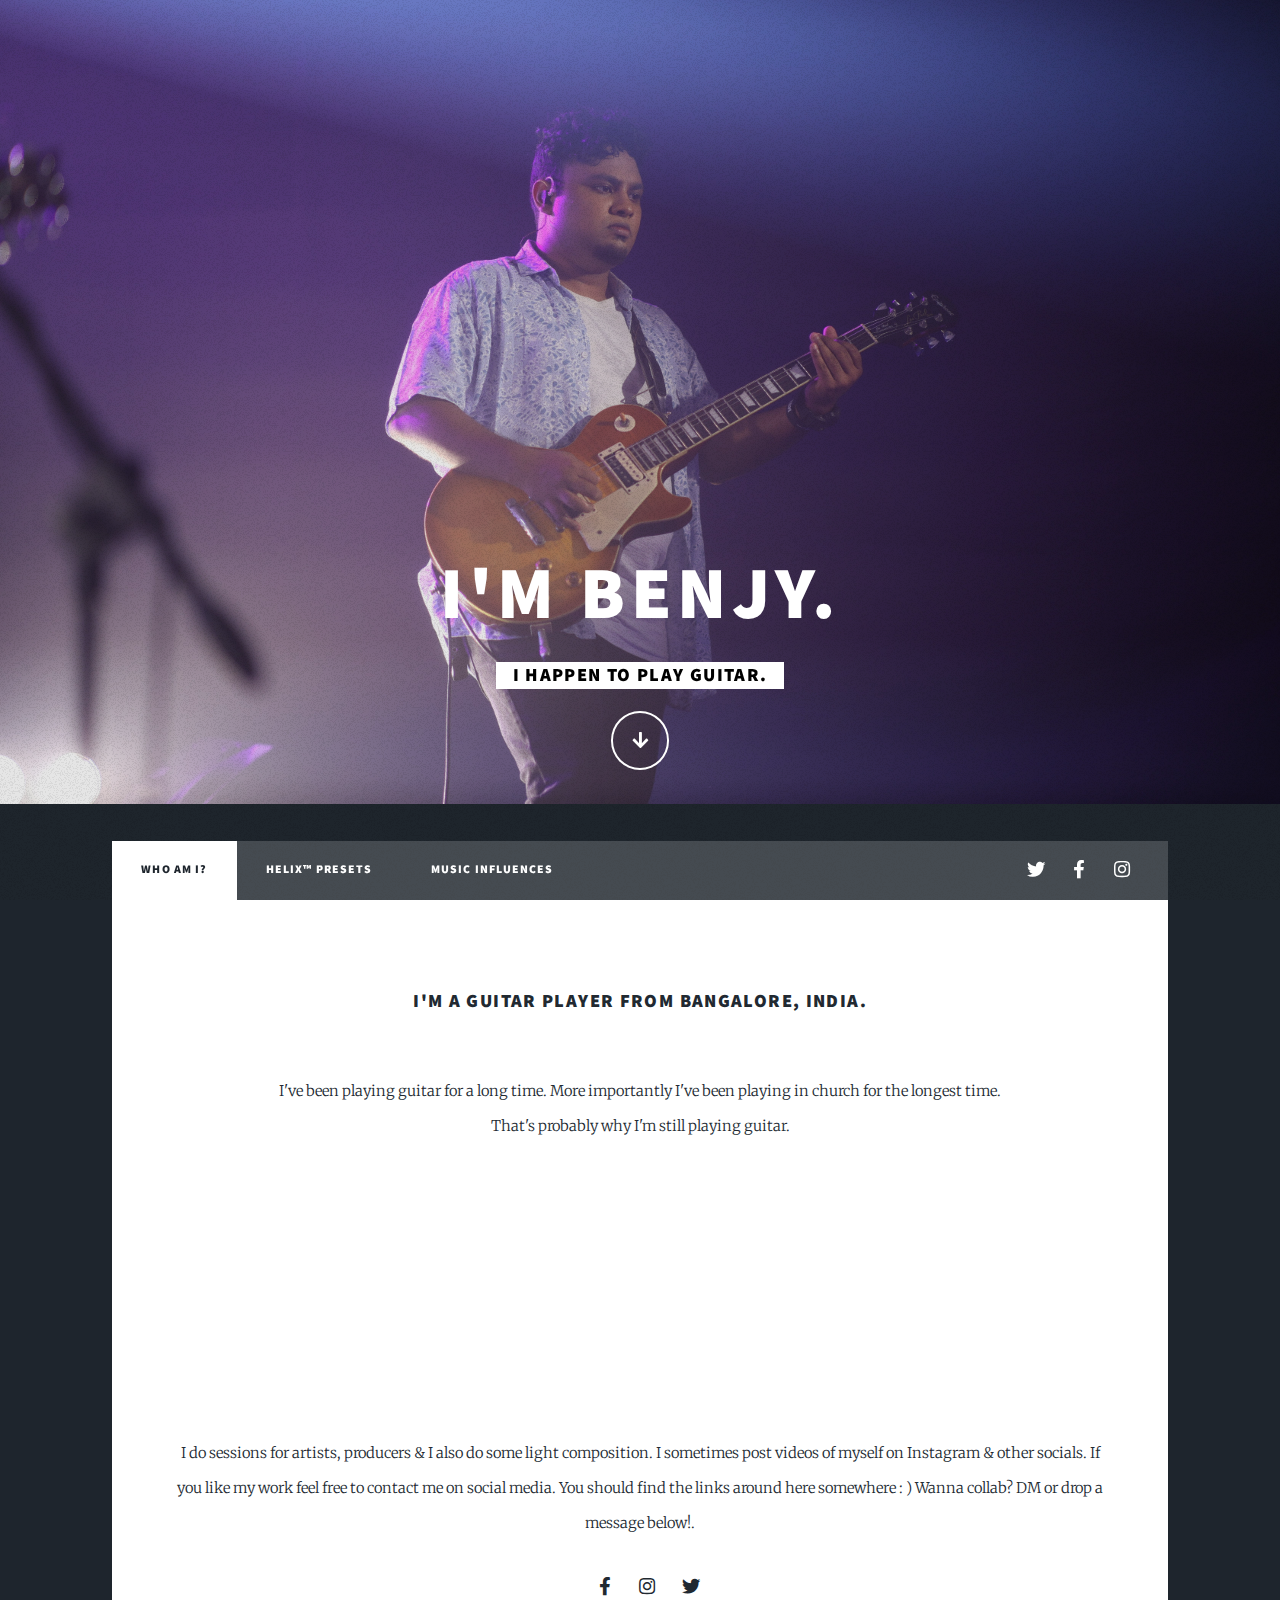
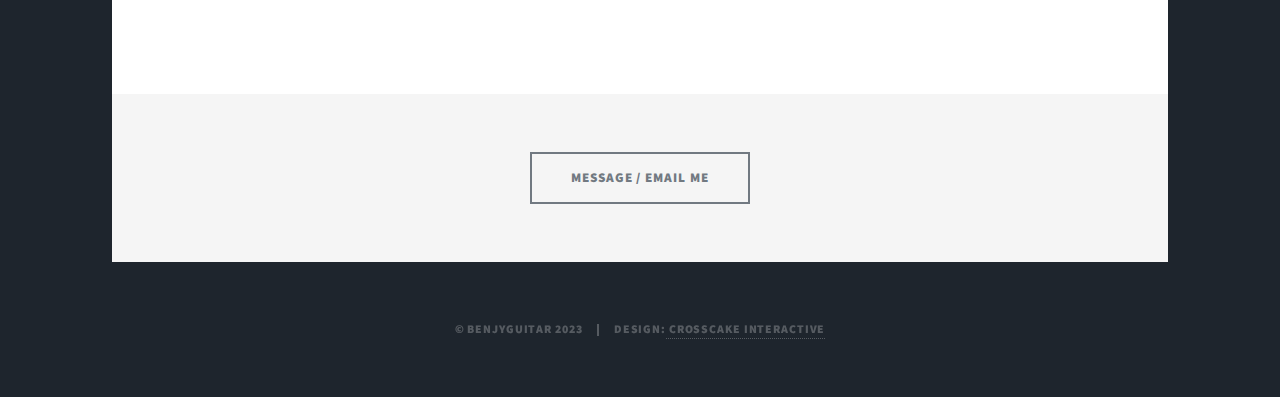
==== commit 5836f8d1: "Update index.html" ====
--- a/index.html
+++ b/index.html
@@ -22,7 +22,7 @@
 					<div id="intro">
 						<h1>I'm Benjy.</h1>
 						<h3 style="background-color:white; color:black"> &nbsp;&nbsp;
-							I happen to play guitar; &nbsp;&nbsp; </h3>
+							I happen to play guitar. &nbsp;&nbsp; </h3>
 						<ul class="actions">
 							<li><a href="#header" class="button icon solid solo fa-arrow-down scrolly">Continue</a></li>
 						</ul>
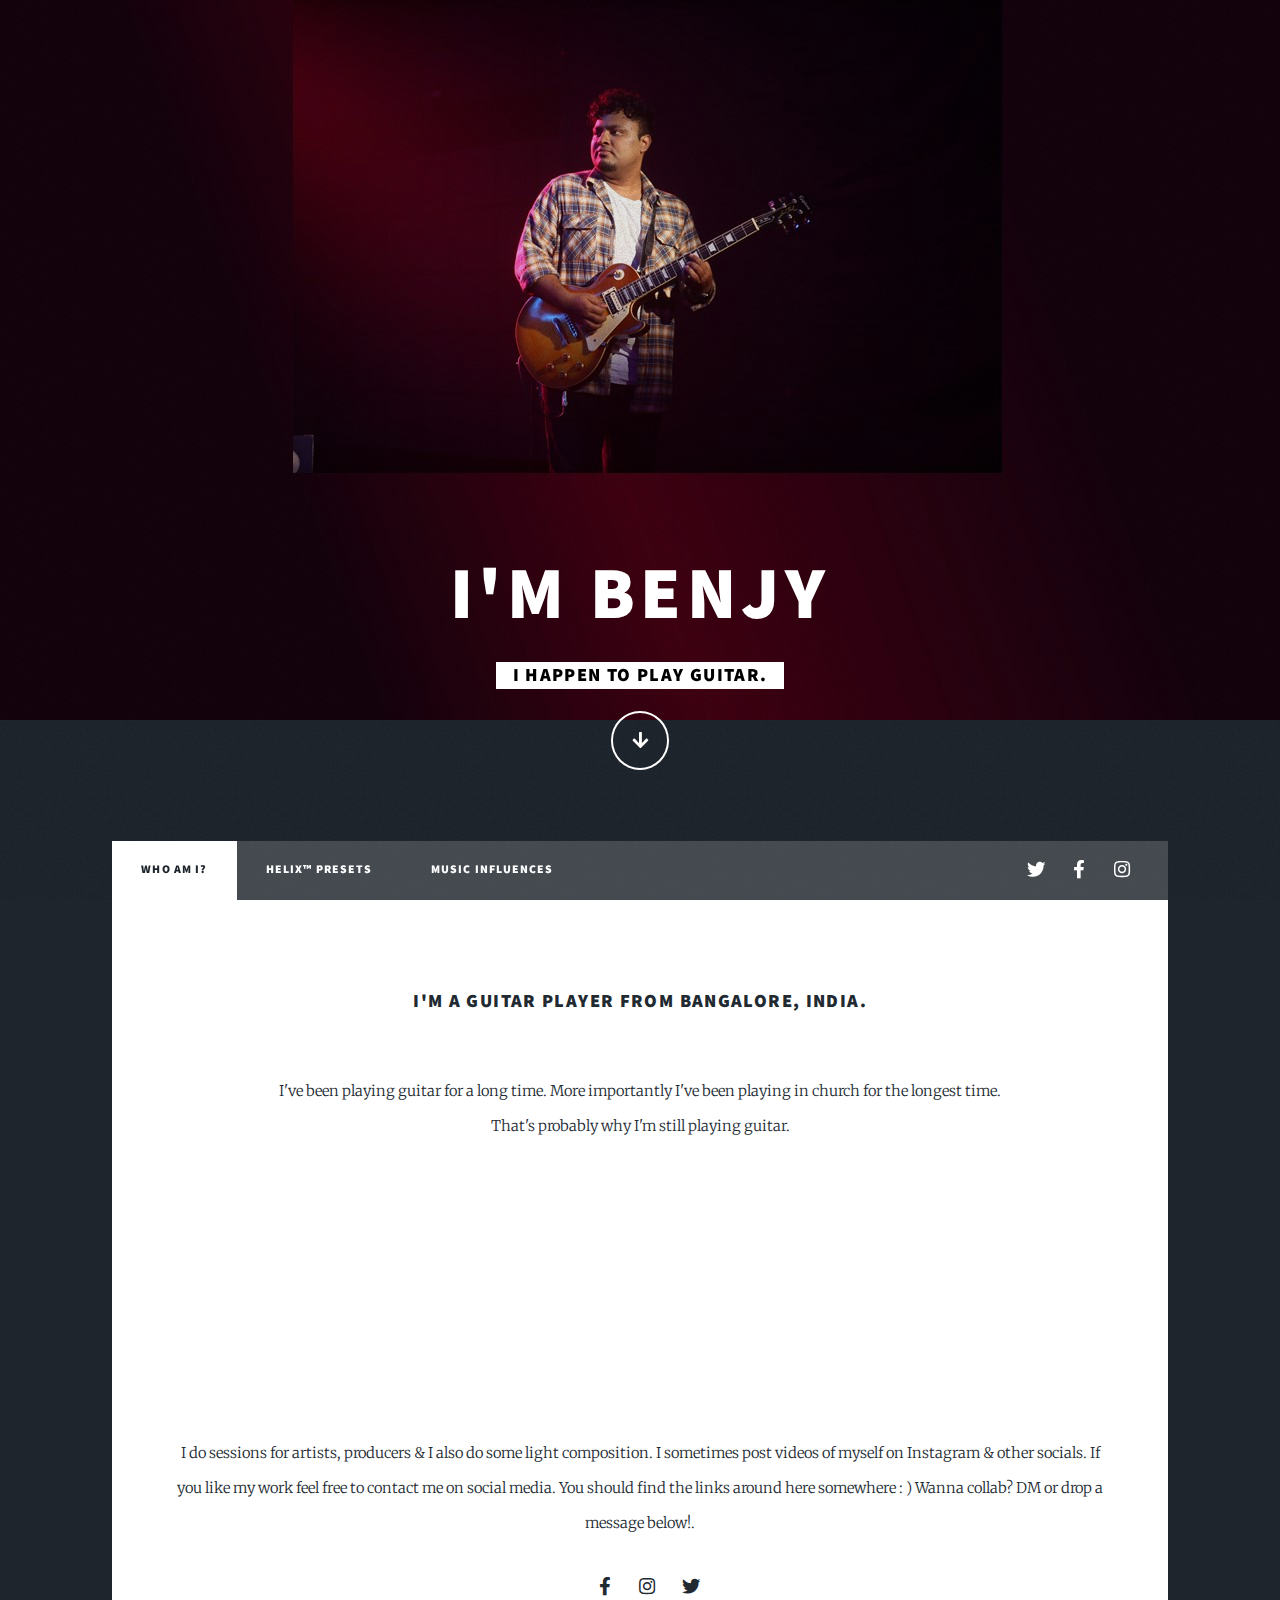
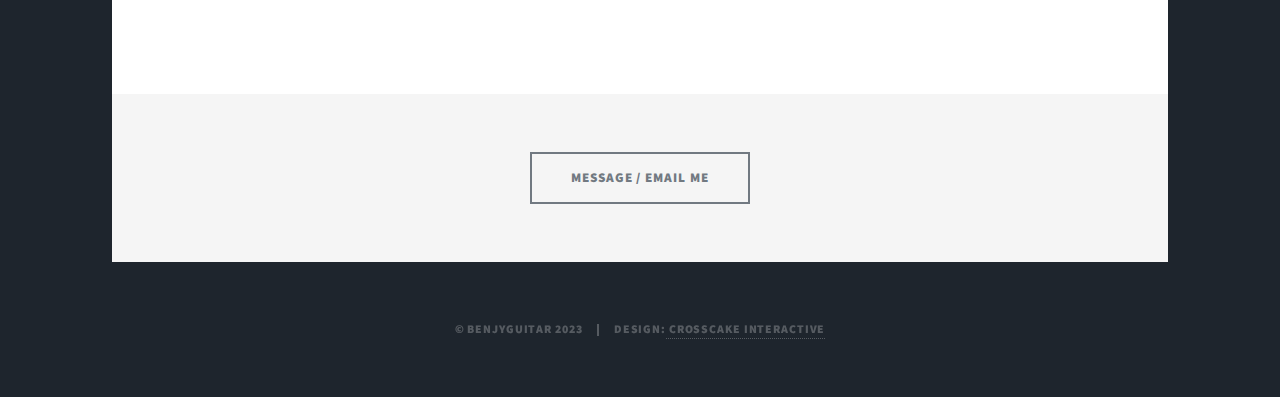
==== commit 9f4e1920: "Update index.html" ====
--- a/index.html
+++ b/index.html
@@ -20,7 +20,7 @@
 
 				<!-- Intro -->
 					<div id="intro">
-						<h1>I'm Benjy.</h1>
+						<h1>I'm Benjy</h1>
 						<h3 style="background-color:white; color:black"> &nbsp;&nbsp;
 							I happen to play guitar. &nbsp;&nbsp; </h3>
 						<ul class="actions">
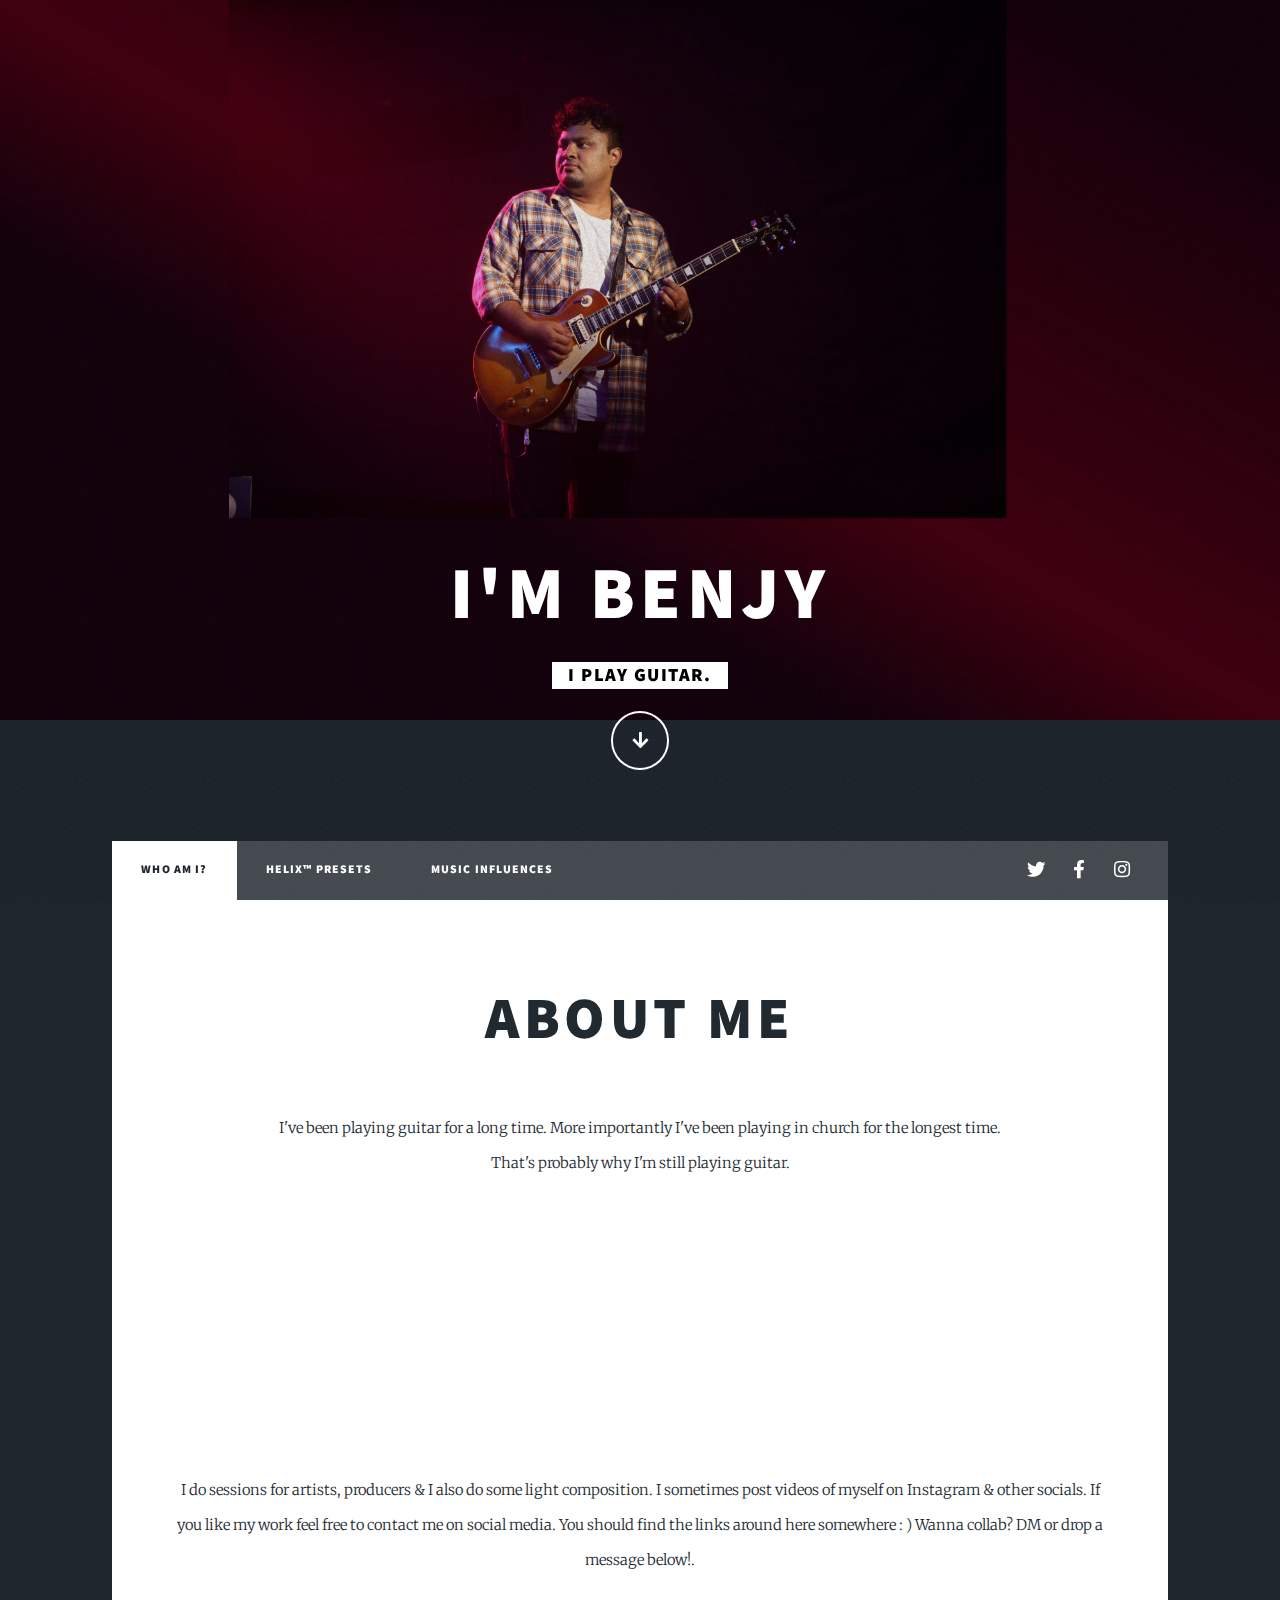
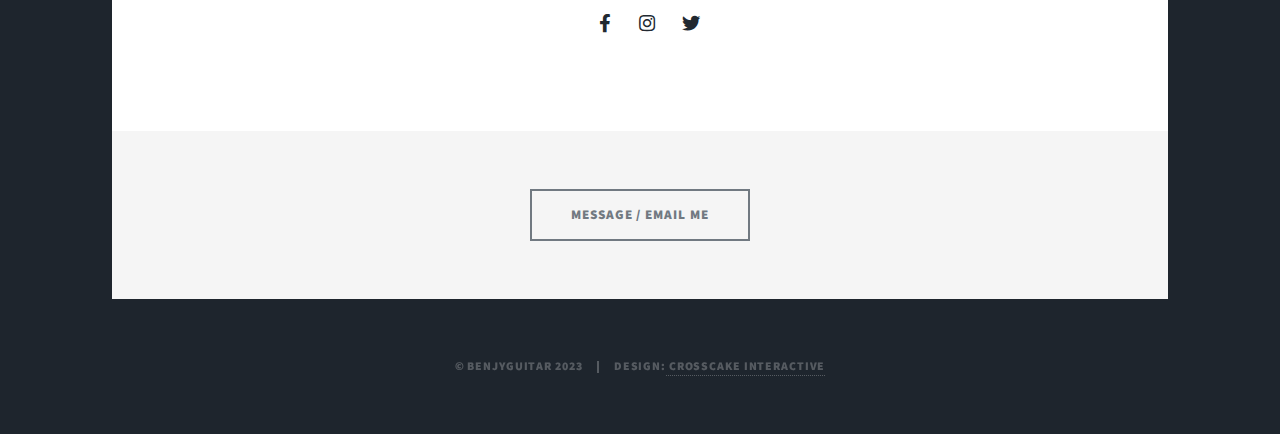
==== commit ffe6f054: "Update index.html" ====
--- a/index.html
+++ b/index.html
@@ -22,7 +22,7 @@
 					<div id="intro">
 						<h1>I'm Benjy</h1>
 						<h3 style="background-color:white; color:black"> &nbsp;&nbsp;
-							I happen to play guitar. &nbsp;&nbsp; </h3>
+							I play guitar. &nbsp;&nbsp; </h3>
 						<ul class="actions">
 							<li><a href="#header" class="button icon solid solo fa-arrow-down scrolly">Continue</a></li>
 						</ul>
@@ -55,8 +55,8 @@
 							<article class="post featured">
 								<header class="major">
 									
-									<h3><a href="https://www.instagram.com/benjyguitar/reels/">
-									 I'm a guitar player from Bangalore, India.</a></h3>
+									<h2><a href="https://www.instagram.com/benjyguitar/reels/">
+									 ABOUT ME</a></h2>
 									 
 													
 								</header>
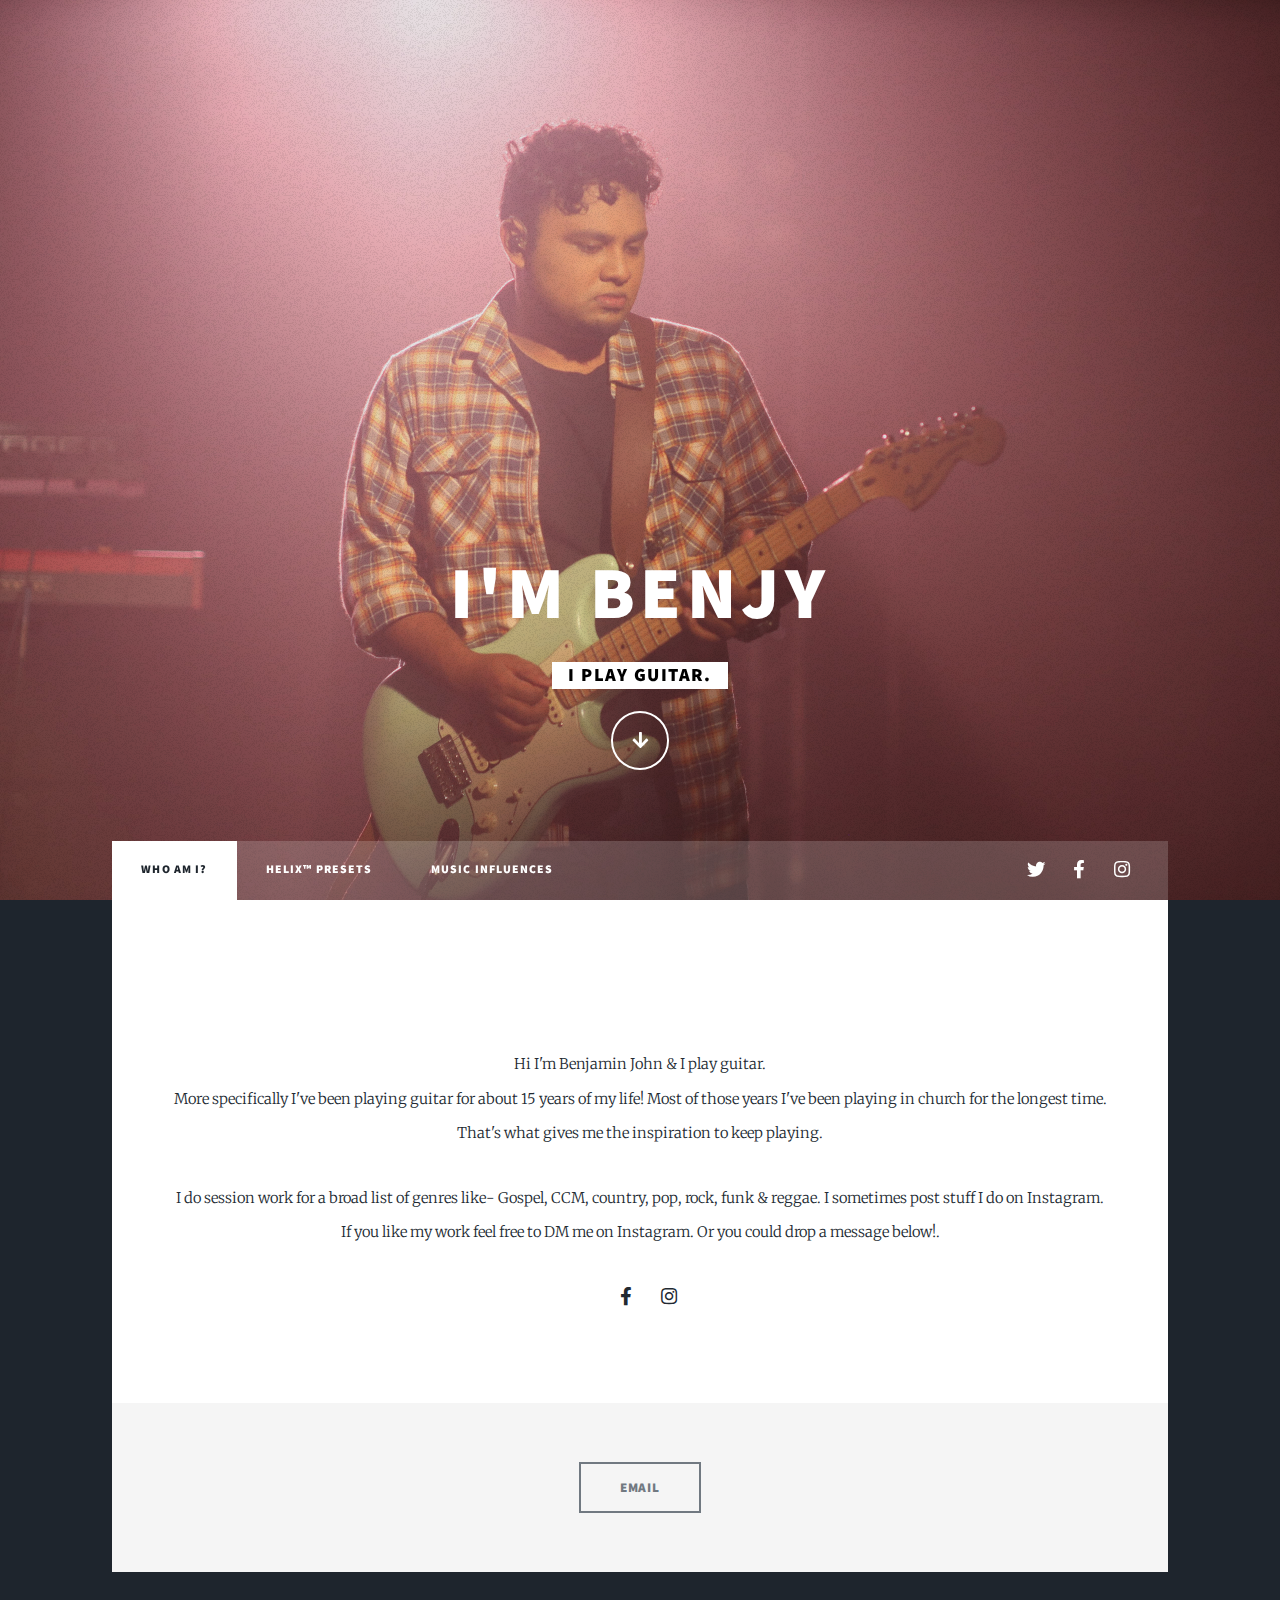
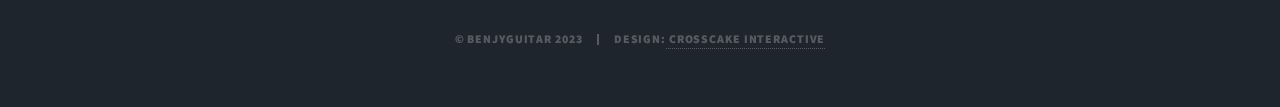
==== commit a971eec2: "Update index.html" ====
--- a/index.html
+++ b/index.html
@@ -55,26 +55,21 @@
 							<article class="post featured">
 								<header class="major">
 									
-									<h2><a href="https://www.instagram.com/benjyguitar/reels/">
-									 ABOUT ME</a></h2>
+			
 									 
 													
 								</header>
-								<p>I've been playing guitar for a long time.
-									More importantly I've been playing in church for the longest time.<br/> That's probably why I'm still playing guitar.
+								<p> Hi I'm Benjamin John & I play guitar.</br>
+									More specifically I've been playing guitar for about 15 years of my life! Most of those years I've been playing in church for the longest time.<br/> That's what gives me the inspiration to keep playing.
 									</p>	
-								<iframe width="400" height="250" src="https://www.youtube.com/embed/l0QZ_4gPAGY?si=b0TiP3uKQe99cVcC&amp;start=100" title="YouTube video player" frameborder="0" allow="accelerometer; autoplay; clipboard-write; encrypted-media; gyroscope; picture-in-picture; web-share" allowfullscreen></iframe>
-								<p>I do sessions for artists, producers & I also do some light composition. I sometimes post videos of myself on Instagram & other socials.
-								 If you like my work feel free to contact me on social media. You should find the links around here somewhere : )
-								 Wanna collab? DM or drop a message below!.</p>			
+								<p>I do session work for a broad list of genres like- Gospel, CCM, country, pop, rock, funk & reggae. I sometimes post stuff I do on Instagram.
+								 If you like my work feel free to DM me on Instagram. Or you could drop a message below!.</p>			
 								 
 								<ul class="icons">
 							<li><a href="https://www.facebook.com/benjyguitar" class="icon brands fa-facebook-f"><span class="label">Facebook</span></a></li>
 							<li><a href="https://www.instagram.com/benjyguitar/" class="icon brands fa-instagram"><span class="label">Instagram</span></a></li>
-							<li><a href="https://twitter.com/benjyguitar_" class="icon brands fa-twitter"><span class="label">Twitter</span></a></li>
 								</ul>
 					
-								
 							</article>
 					</div>
 
@@ -82,7 +77,7 @@
 					<footer id="footer">					
 						<section>
 						<ul class="actions special">
-							<li><a href="mailto:jonathan.benjamin.john@gmail.com" class="button large">message / email me</a></li>
+							<li><a href="mailto:jonathan.benjamin.john@gmail.com" class="button large">email</a></li>
 						</ul>						
 						</section>						
 					</footer>
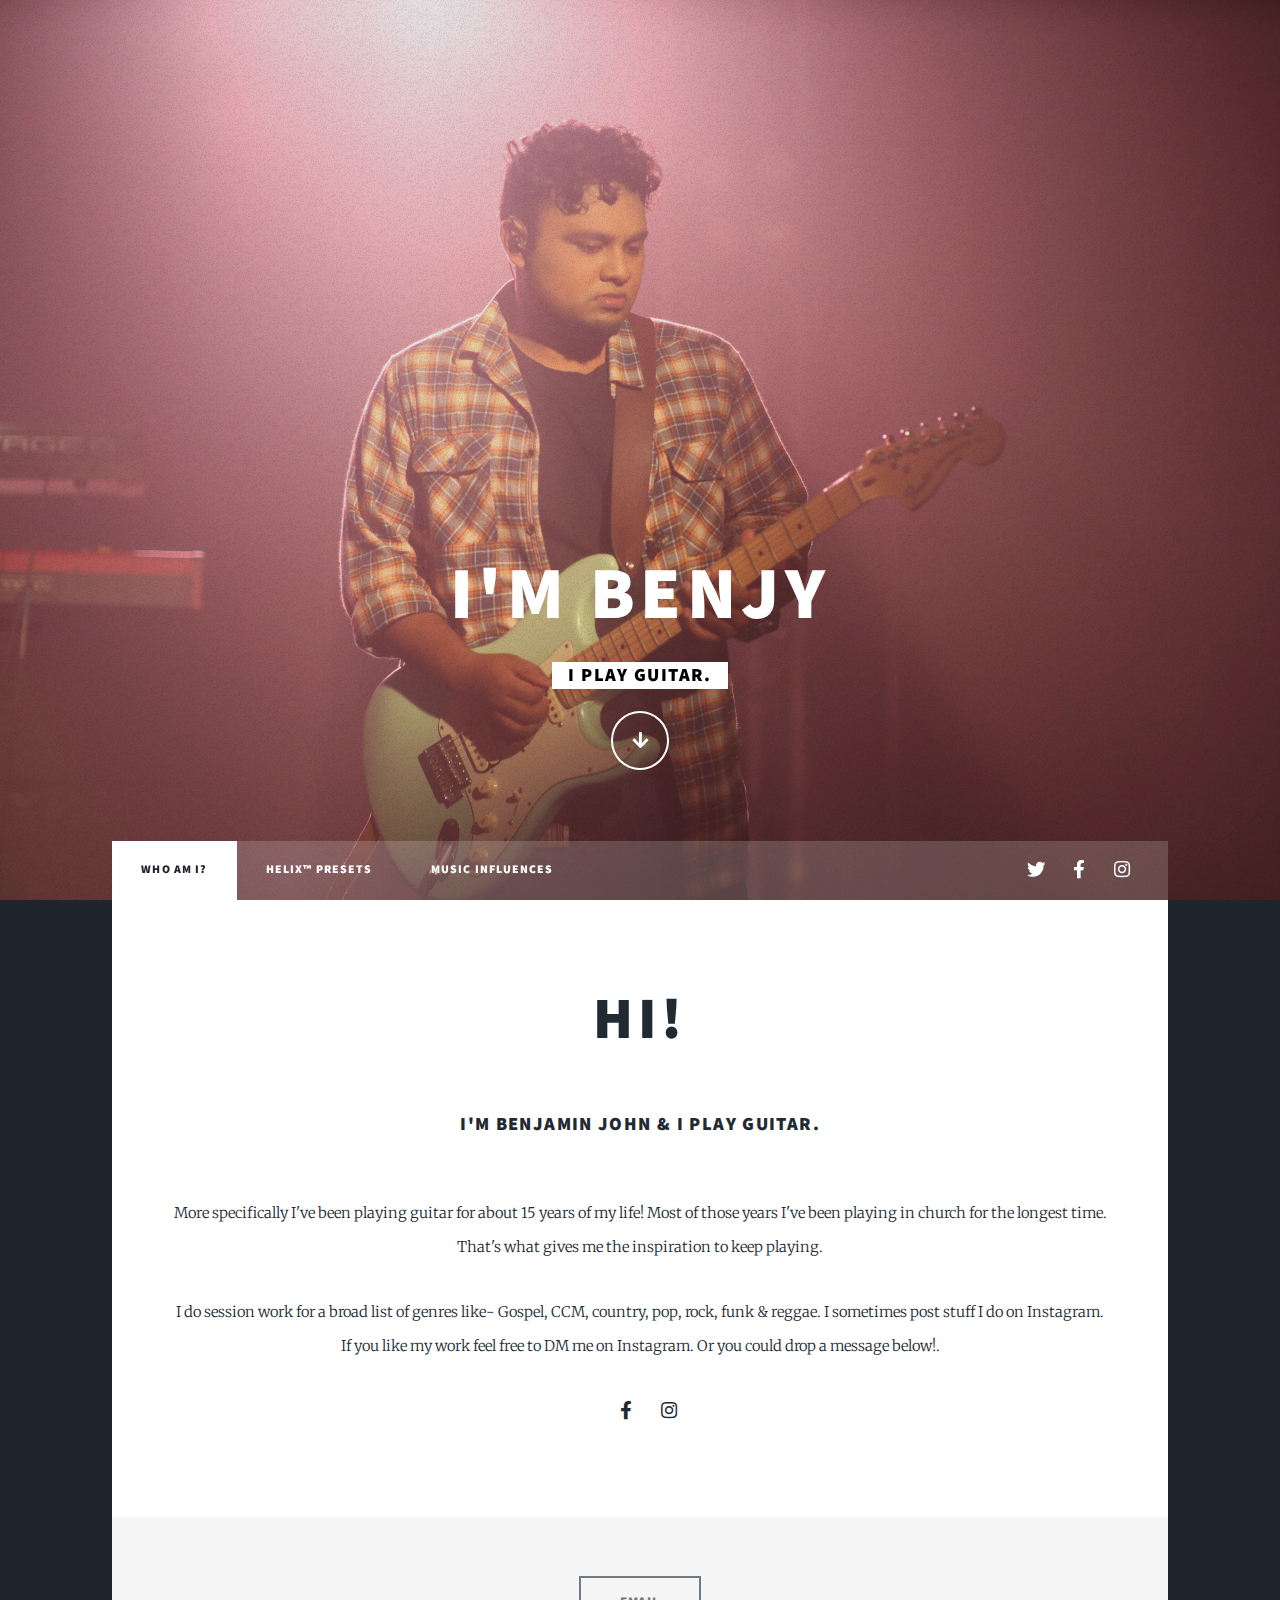
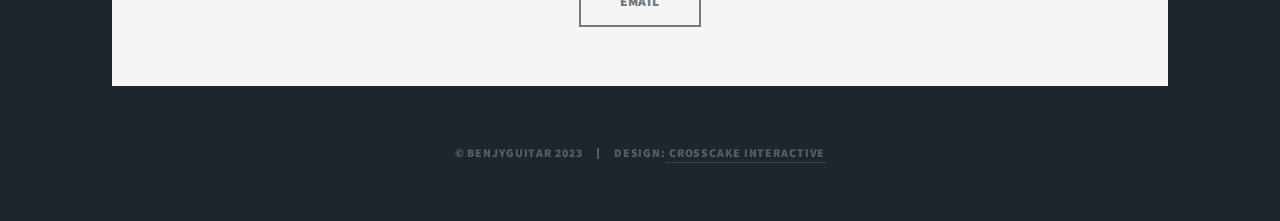
==== commit 1caf8f54: "Update index.html" ====
--- a/index.html
+++ b/index.html
@@ -54,13 +54,10 @@
 						<!-- Featured Post -->
 							<article class="post featured">
 								<header class="major">
-									
-			
-									 
-													
+									<H2> Hi! </H2>				
 								</header>
-								<p> Hi I'm Benjamin John & I play guitar.</br>
-									More specifically I've been playing guitar for about 15 years of my life! Most of those years I've been playing in church for the longest time.<br/> That's what gives me the inspiration to keep playing.
+								<h3>I'm Benjamin John & I play guitar.</h3></br>
+									<p>More specifically I've been playing guitar for about 15 years of my life! Most of those years I've been playing in church for the longest time.<br/> That's what gives me the inspiration to keep playing.
 									</p>	
 								<p>I do session work for a broad list of genres like- Gospel, CCM, country, pop, rock, funk & reggae. I sometimes post stuff I do on Instagram.
 								 If you like my work feel free to DM me on Instagram. Or you could drop a message below!.</p>			
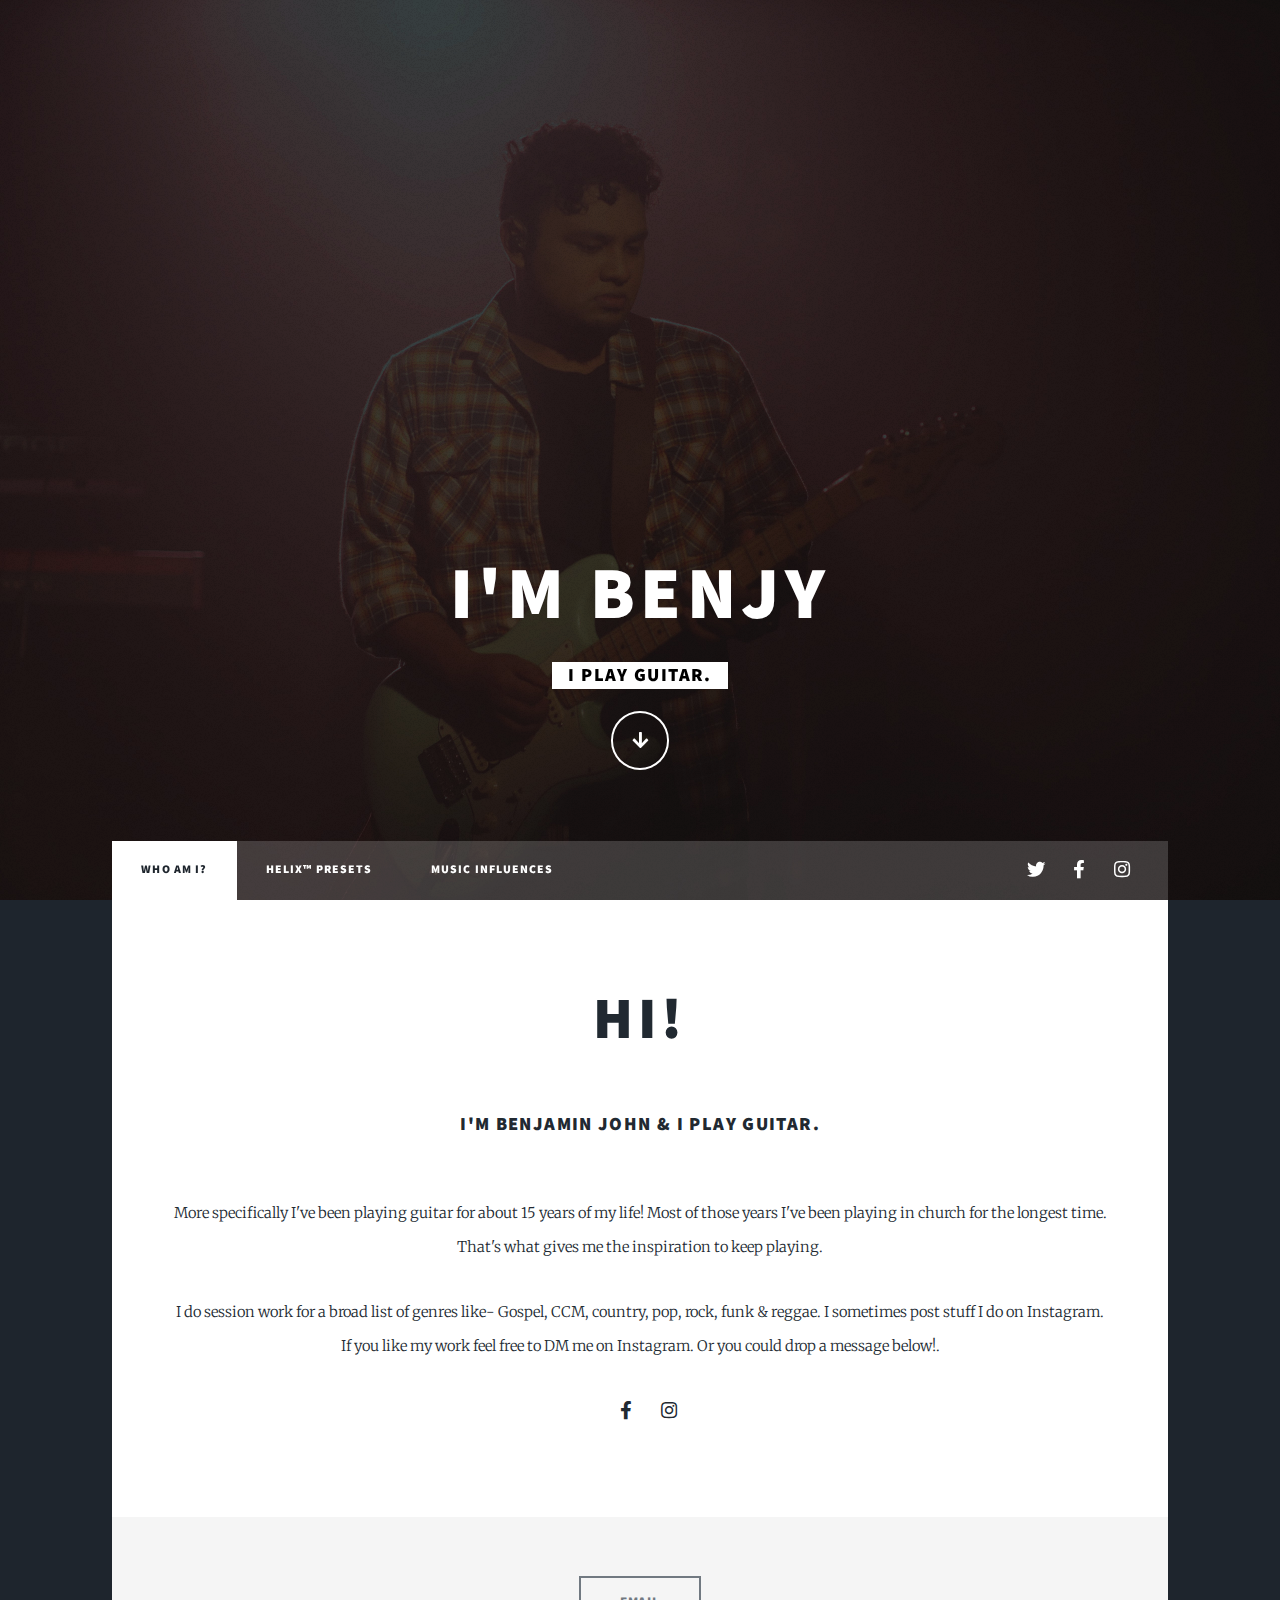
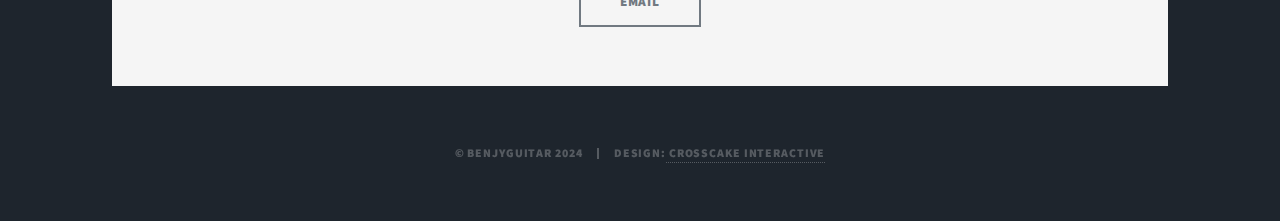
==== commit 8a2d152f: "Update index.html" ====
--- a/index.html
+++ b/index.html
@@ -81,7 +81,7 @@
 
 				<!-- Copyright -->
 					<div id="copyright">
-						<ul><li>&copy; benjyguitar 2023</li><li>Design:<a href="https://crosscakeinteractive.in/"> CrossCake Interactive </a></li></ul>
+						<ul><li>&copy; benjyguitar 2024</li><li>Design:<a href="https://crosscakeinteractive.in/"> CrossCake Interactive </a></li></ul>
 					</div>
 
 			</div>
--- a/assets/css/main.css
+++ b/assets/css/main.css
@@ -3243,6 +3243,16 @@
 			background-attachment: scroll,								scroll,														scroll;
 			z-index: -1;
 		}
+/* Media query for mobile devices */
+@media (max-width: 767px) {
+    #wrapper > .bg {
+        background-image: url("../../images/overlay.png"),
+                          linear-gradient(0deg, rgba(0, 0, 0, 0.1), rgba(0, 0, 0, 0.1)),
+                          url("../../images/bg-mobile.JPG"); /* Mobile-specific background image */
+        background-size: auto, auto, cover; /* Adjust size if needed */
+        background-position: center, center, center center; /* Center the mobile image */
+    }
+}
 
 			#wrapper > .bg.fixed {
 				position: fixed;
